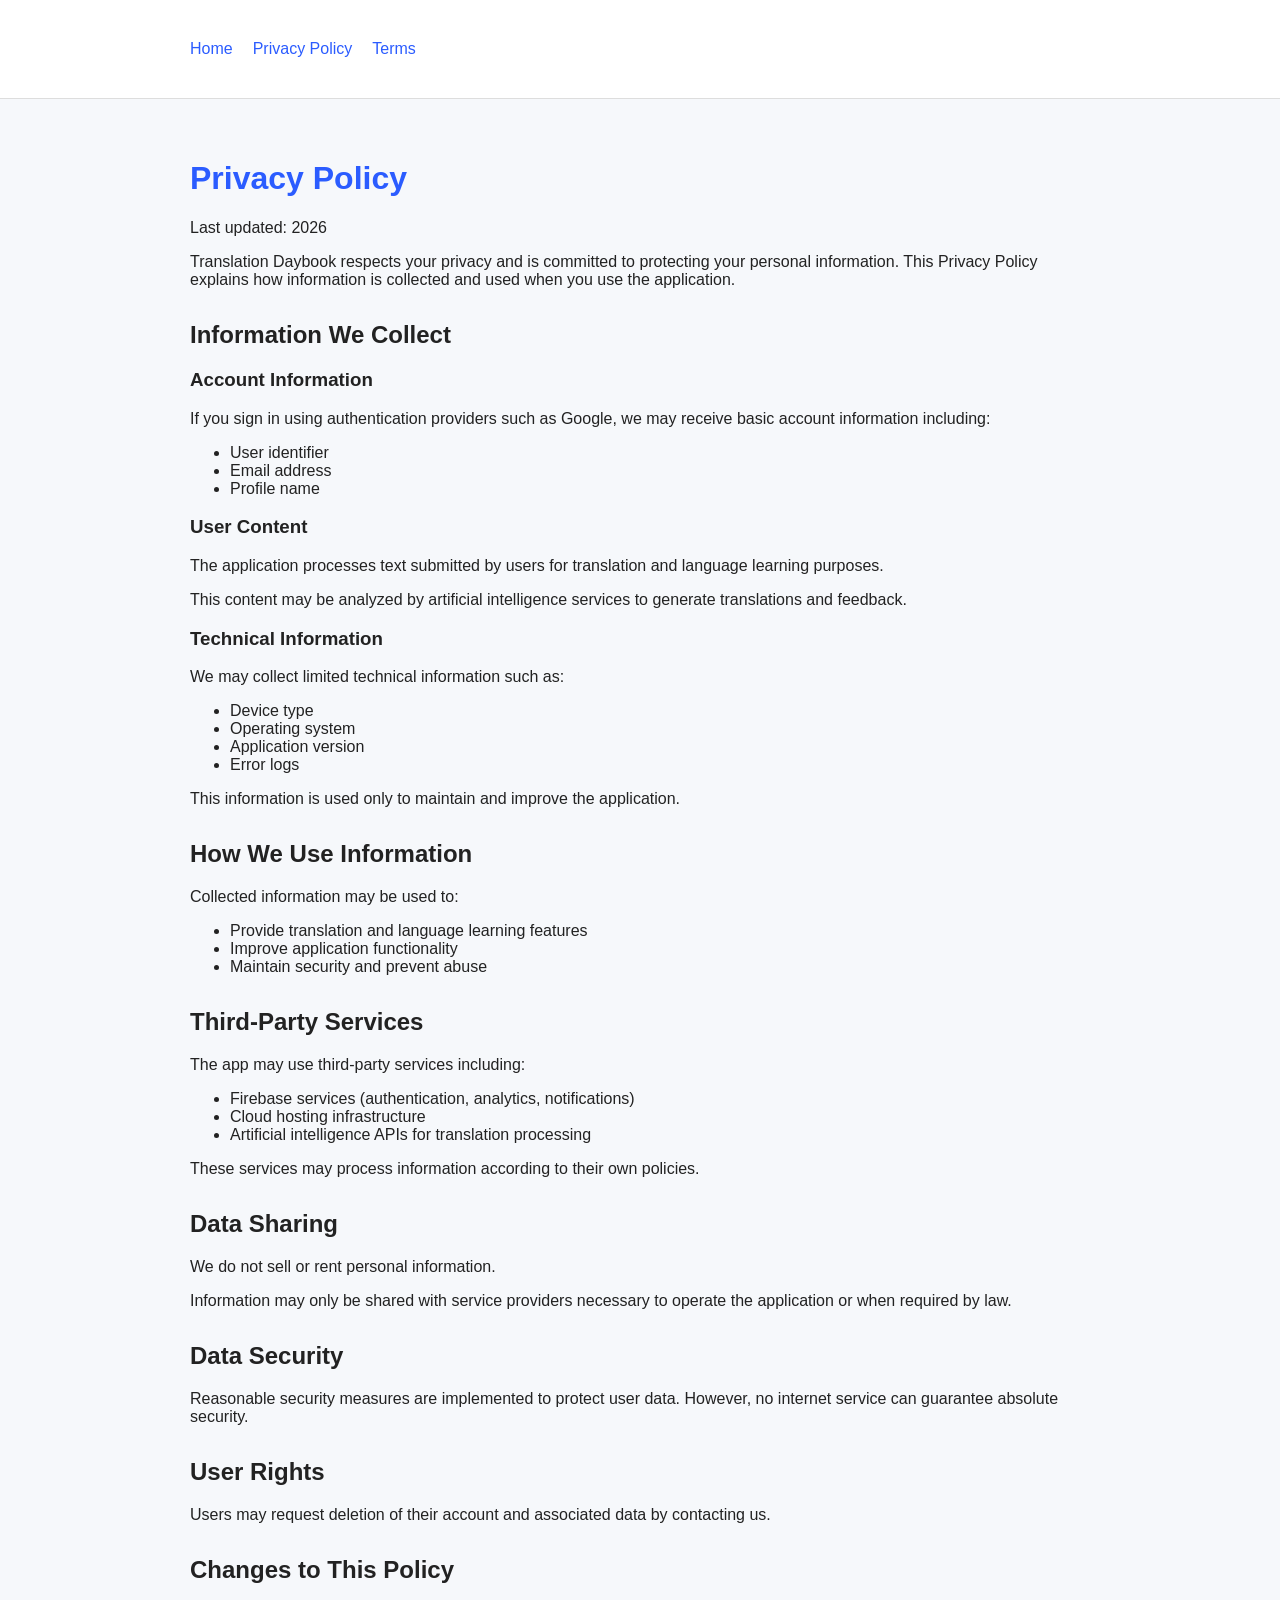
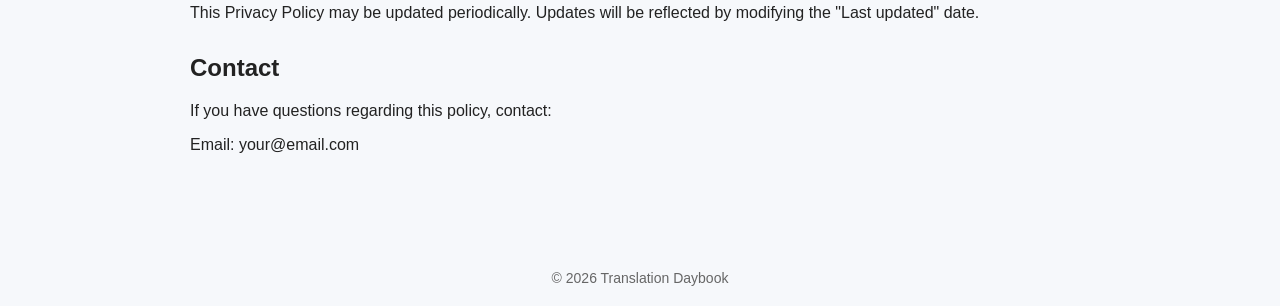
==== privacy.html @ 7a330fb9 "Add privacy policy page This file outlines the privacy policy for Translation Daybook, detailing inf" ====
<!DOCTYPE html>
<html>
<head>
<meta charset="UTF-8">
<title>Privacy Policy - Translation Daybook</title>
<link rel="stylesheet" href="style.css">
</head>

<body>

<nav>
<div class="container">
<a href="index.html">Home</a>
<a href="privacy.html">Privacy Policy</a>
<a href="terms.html">Terms</a>
</div>
</nav>

<div class="container">

<h1>Privacy Policy</h1>

<p>Last updated: 2026</p>

<p>
Translation Daybook respects your privacy and is committed to protecting
your personal information. This Privacy Policy explains how information
is collected and used when you use the application.
</p>

<h2>Information We Collect</h2>

<h3>Account Information</h3>

<p>
If you sign in using authentication providers such as Google,
we may receive basic account information including:
</p>

<ul>
<li>User identifier</li>
<li>Email address</li>
<li>Profile name</li>
</ul>

<h3>User Content</h3>

<p>
The application processes text submitted by users for translation
and language learning purposes.
</p>

<p>
This content may be analyzed by artificial intelligence services
to generate translations and feedback.
</p>

<h3>Technical Information</h3>

<p>
We may collect limited technical information such as:
</p>

<ul>
<li>Device type</li>
<li>Operating system</li>
<li>Application version</li>
<li>Error logs</li>
</ul>

<p>
This information is used only to maintain and improve the application.
</p>

<h2>How We Use Information</h2>

<p>Collected information may be used to:</p>

<ul>
<li>Provide translation and language learning features</li>
<li>Improve application functionality</li>
<li>Maintain security and prevent abuse</li>
</ul>

<h2>Third-Party Services</h2>

<p>The app may use third-party services including:</p>

<ul>
<li>Firebase services (authentication, analytics, notifications)</li>
<li>Cloud hosting infrastructure</li>
<li>Artificial intelligence APIs for translation processing</li>
</ul>

<p>
These services may process information according to their own policies.
</p>

<h2>Data Sharing</h2>

<p>
We do not sell or rent personal information.
</p>

<p>
Information may only be shared with service providers necessary to
operate the application or when required by law.
</p>

<h2>Data Security</h2>

<p>
Reasonable security measures are implemented to protect user data.
However, no internet service can guarantee absolute security.
</p>

<h2>User Rights</h2>

<p>
Users may request deletion of their account and associated data
by contacting us.
</p>

<h2>Changes to This Policy</h2>

<p>
This Privacy Policy may be updated periodically. Updates will be
reflected by modifying the "Last updated" date.
</p>

<h2>Contact</h2>

<p>
If you have questions regarding this policy, contact:
</p>

<p>
Email: your@email.com
</p>

</div>

<footer>
© 2026 Translation Daybook
</footer>

</body>
</html>
---- style.css ----
body {
    font-family: -apple-system, BlinkMacSystemFont, "Segoe UI", Roboto, Arial, sans-serif;
    margin: 0;
    padding: 0;
    background: #f6f8fb;
    color: #222;
}

.container {
    max-width: 900px;
    margin: auto;
    padding: 40px 20px;
}

h1 {
    color: #2b5cff;
}

h2 {
    margin-top: 32px;
}

nav {
    background: white;
    border-bottom: 1px solid #ddd;
}

nav .container {
    display: flex;
    gap: 20px;
    align-items: center;
}

nav a {
    text-decoration: none;
    color: #2b5cff;
    font-weight: 500;
}

footer {
    margin-top: 40px;
    padding: 20px;
    text-align: center;
    color: #666;
    font-size: 14px;
}
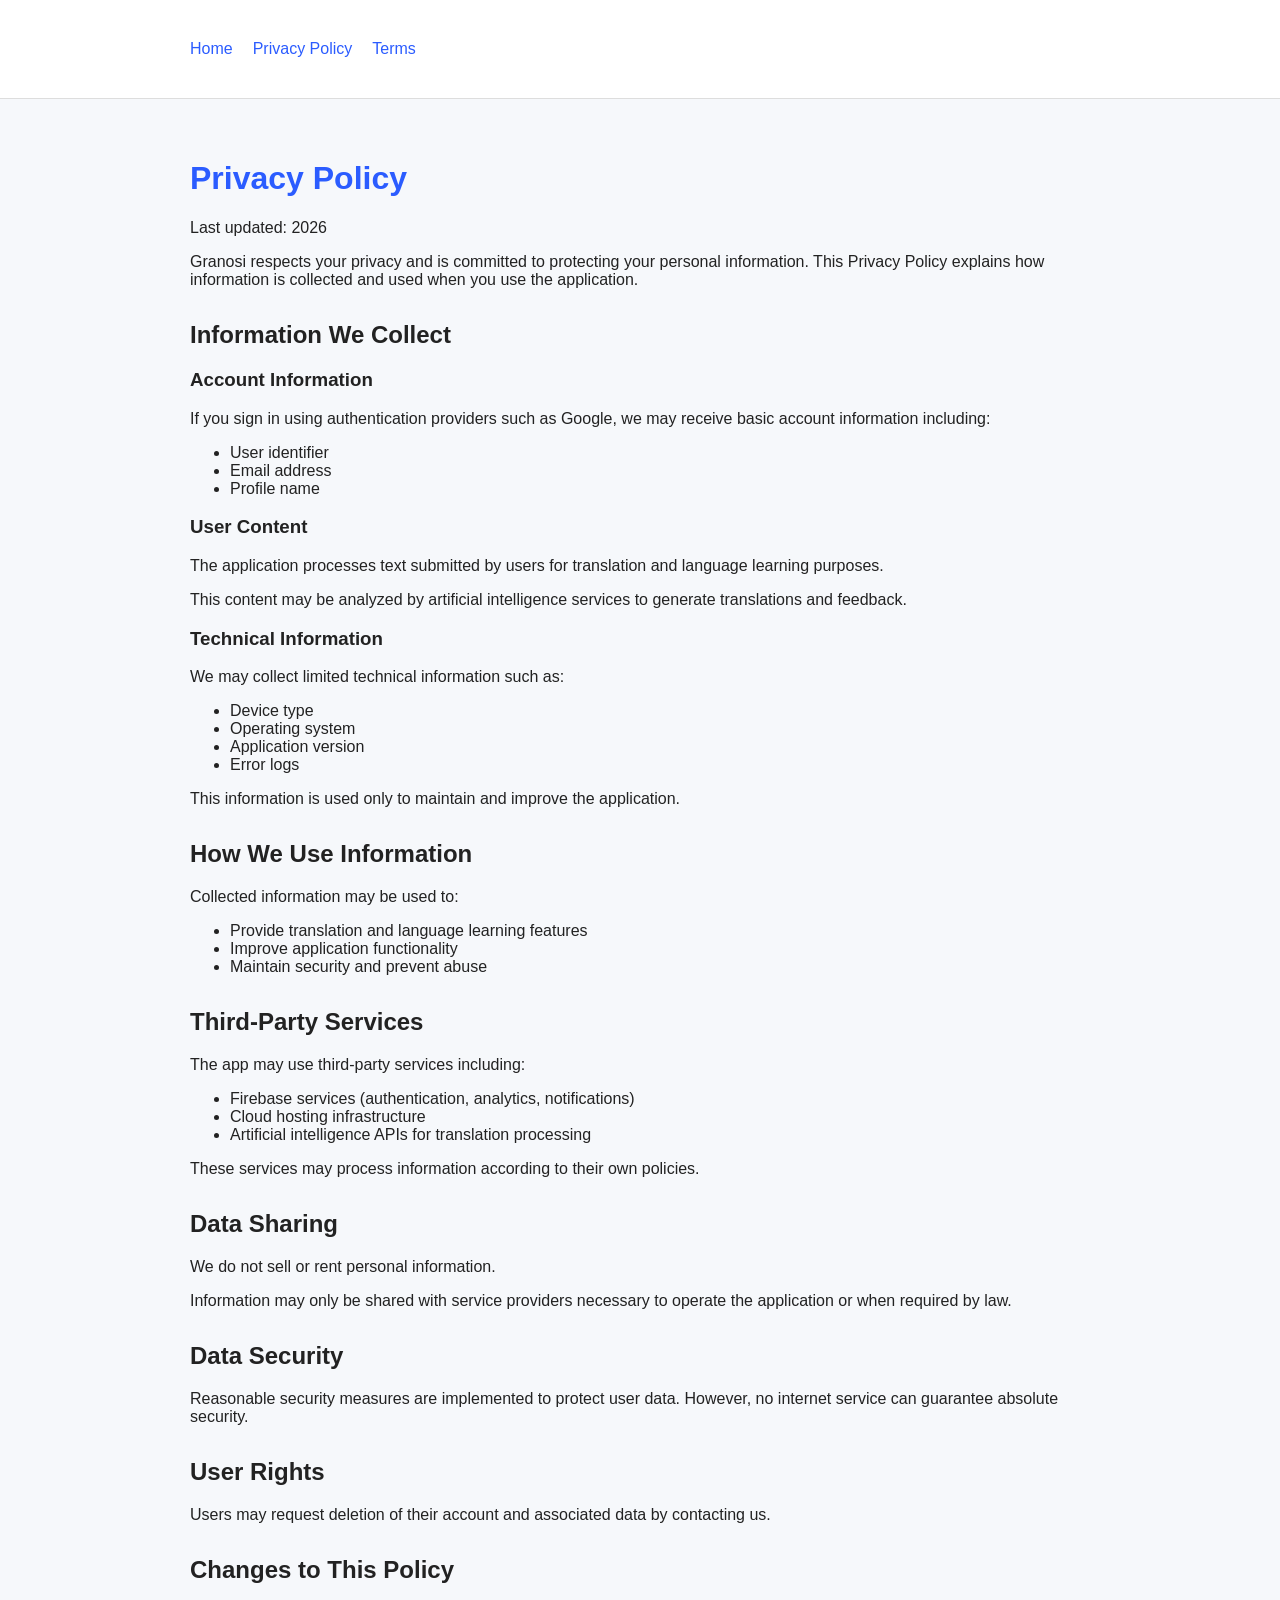
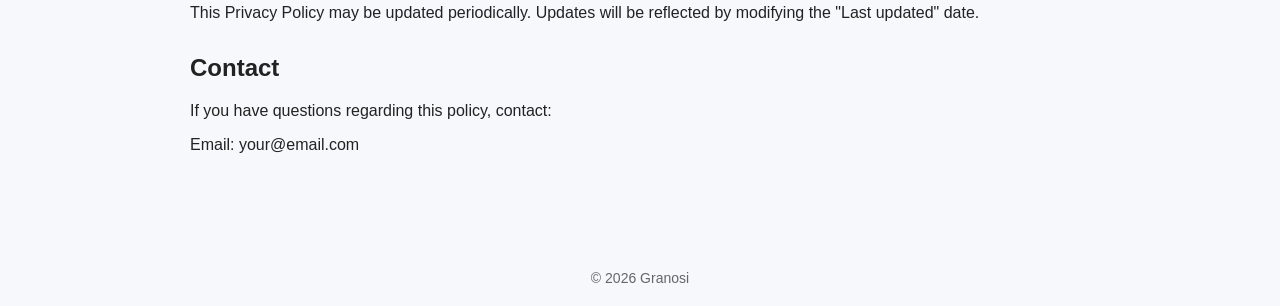
==== commit e8e4b4ab: "rename Translation Daybook to Granosi across all HTML files Agent-Logs-Url: https://github.com/mathy" ====
--- a/privacy.html
+++ b/privacy.html
@@ -2,7 +2,7 @@
 <html>
 <head>
 <meta charset="UTF-8">
-<title>Privacy Policy - Translation Daybook</title>
+<title>Privacy Policy - Granosi</title>
 <link rel="stylesheet" href="style.css">
 </head>
 
@@ -23,7 +23,7 @@
 <p>Last updated: 2026</p>
 
 <p>
-Translation Daybook respects your privacy and is committed to protecting
+Granosi respects your privacy and is committed to protecting
 your personal information. This Privacy Policy explains how information
 is collected and used when you use the application.
 </p>
@@ -141,7 +141,7 @@
 </div>
 
 <footer>
-© 2026 Translation Daybook
+© 2026 Granosi
 </footer>
 
 </body>
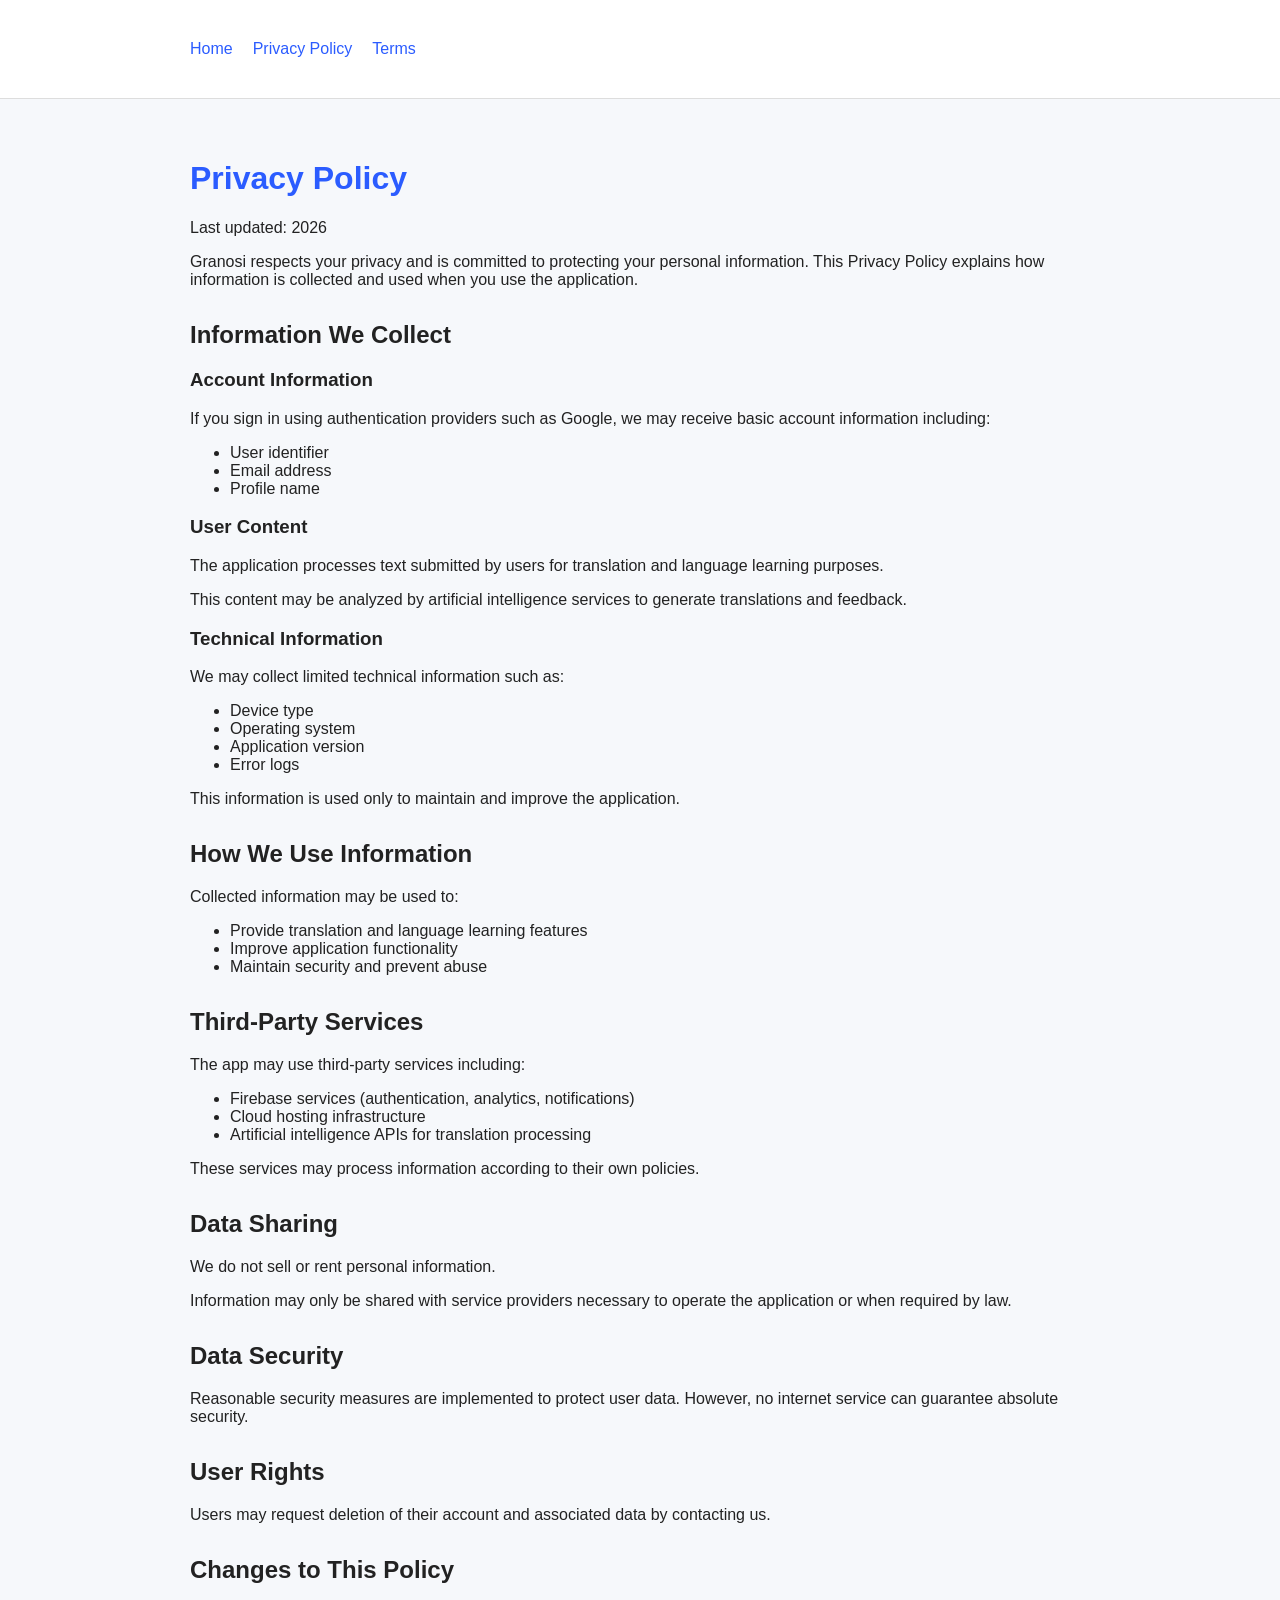
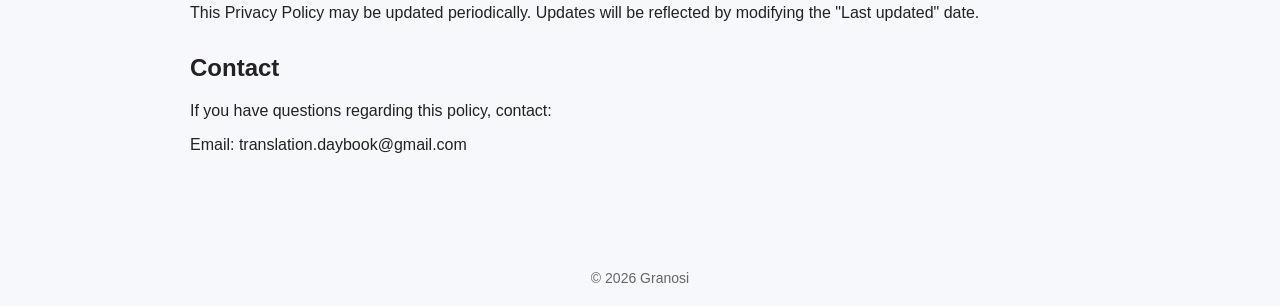
==== commit 972da35f: "Update contact email in privacy policy" ====
--- a/privacy.html
+++ b/privacy.html
@@ -135,7 +135,7 @@
 </p>
 
 <p>
-Email: your@email.com
+Email: translation.daybook@gmail.com
 </p>
 
 </div>
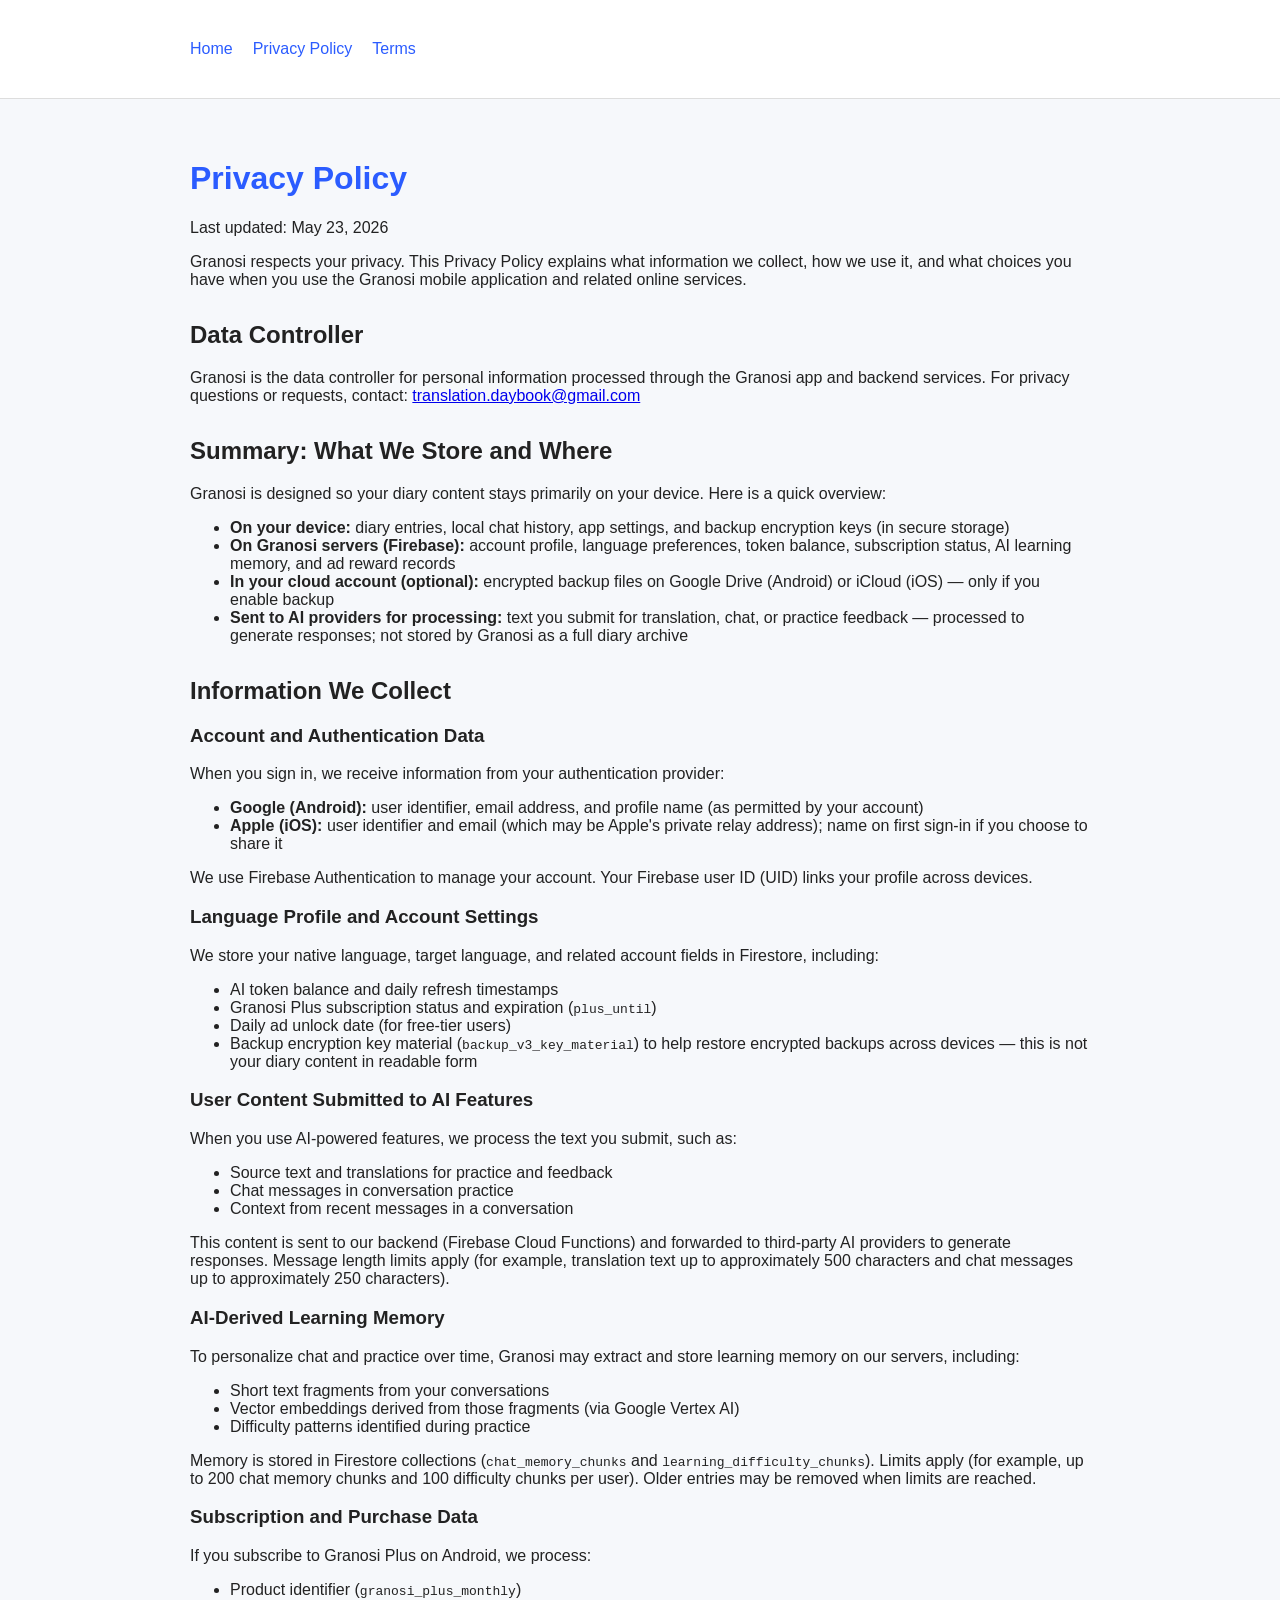
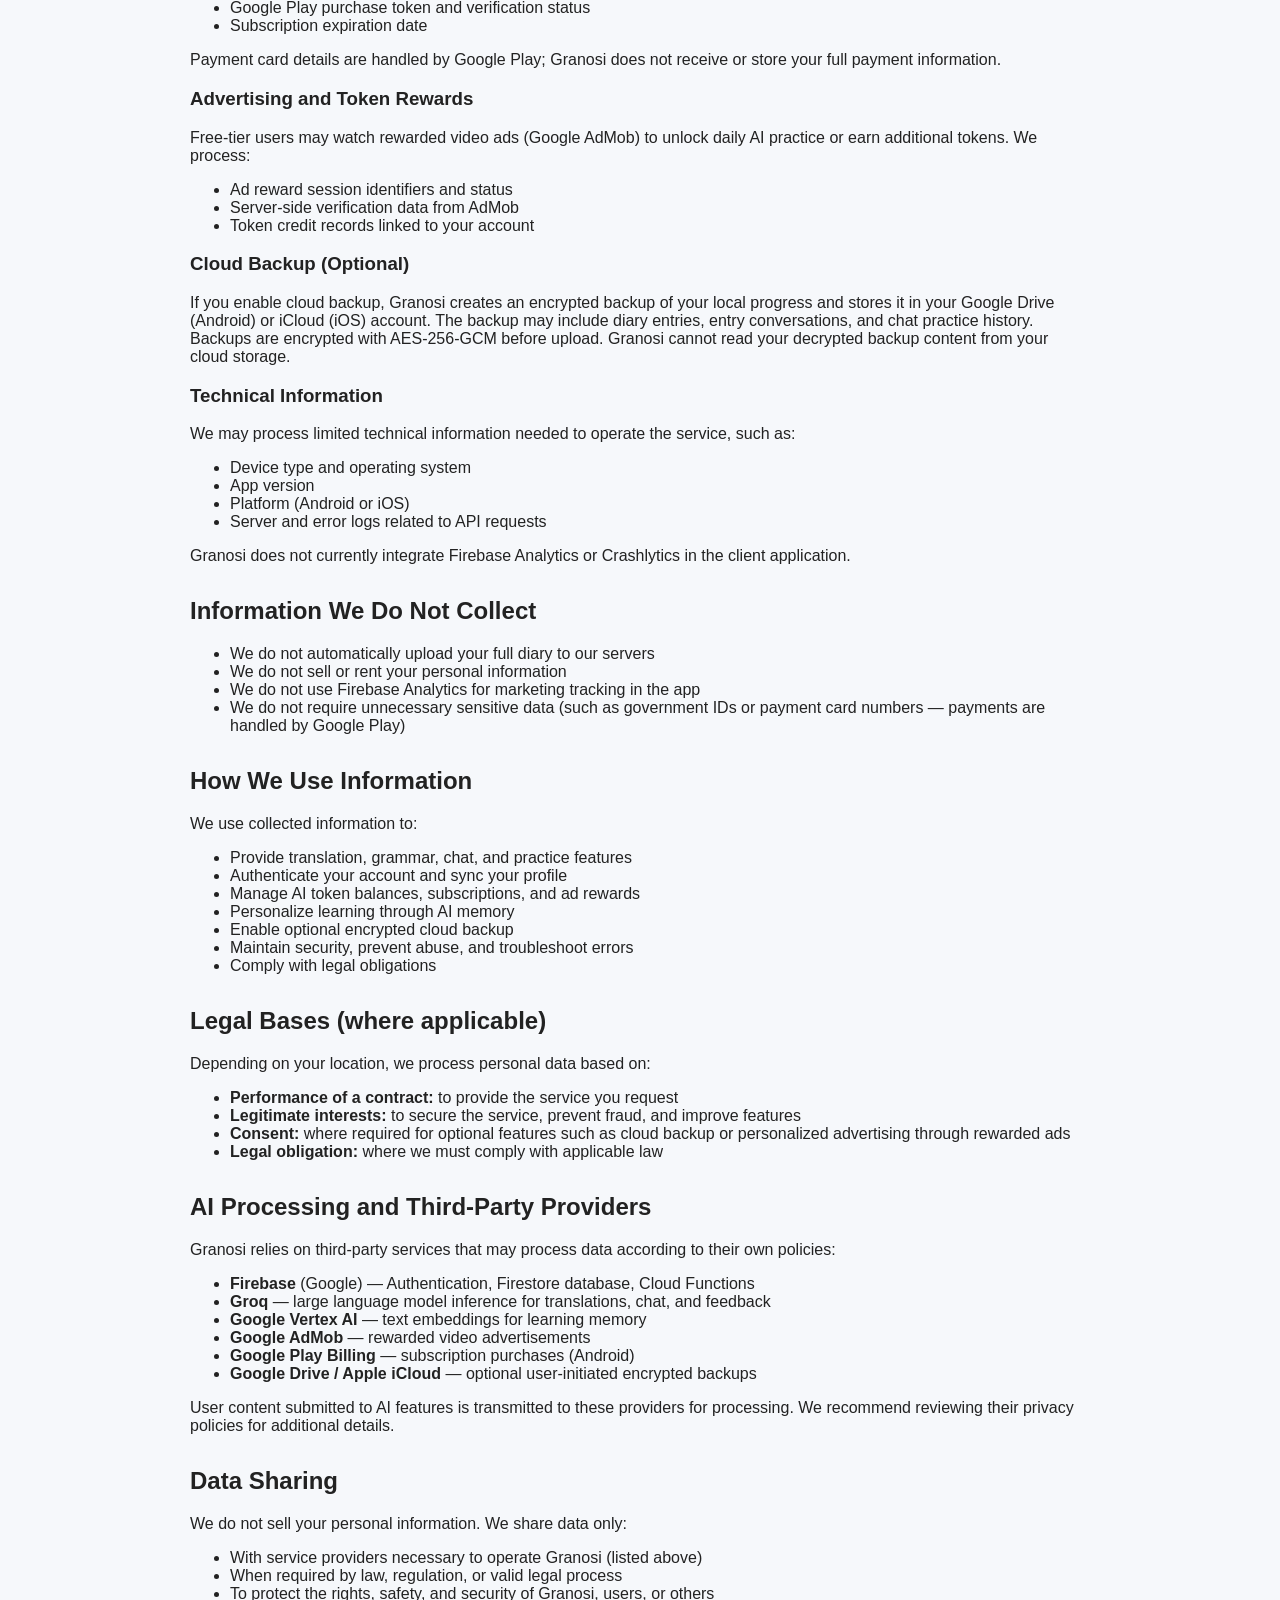
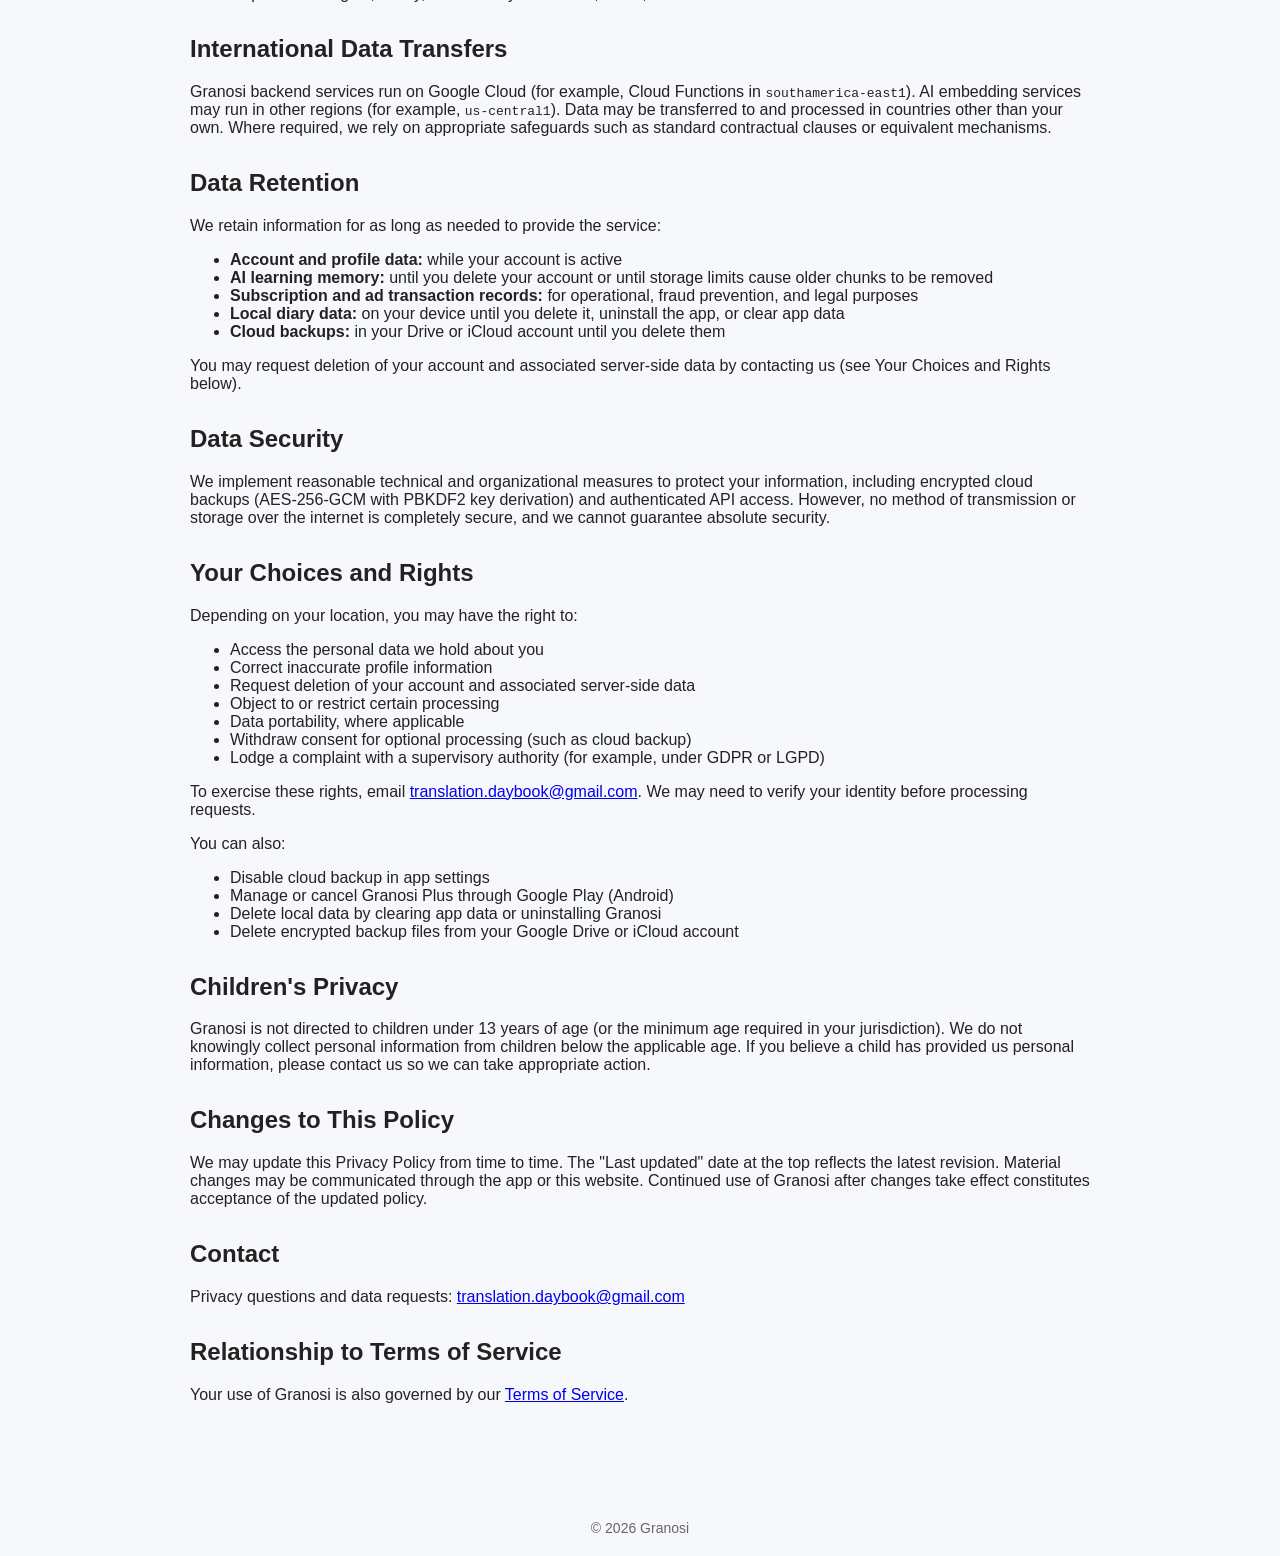
==== commit 31321041: "docs: expand terms and privacy policy for production features Align legal pages with current app beh" ====
--- a/privacy.html
+++ b/privacy.html
@@ -20,122 +20,339 @@
 
 <h1>Privacy Policy</h1>
 
-<p>Last updated: 2026</p>
-
-<p>
-Granosi respects your privacy and is committed to protecting
-your personal information. This Privacy Policy explains how information
-is collected and used when you use the application.
-</p>
+<p>Last updated: May 23, 2026</p>
+
+<p>
+Granosi respects your privacy. This Privacy Policy explains what information we
+collect, how we use it, and what choices you have when you use the Granosi mobile
+application and related online services.
+</p>
+
+<h2>Data Controller</h2>
+
+<p>
+Granosi is the data controller for personal information processed through the
+Granosi app and backend services. For privacy questions or requests, contact:
+<a href="mailto:translation.daybook@gmail.com">translation.daybook@gmail.com</a>
+</p>
+
+<h2>Summary: What We Store and Where</h2>
+
+<p>
+Granosi is designed so your diary content stays primarily on your device. Here
+is a quick overview:
+</p>
+
+<ul>
+<li><strong>On your device:</strong> diary entries, local chat history, app settings, and backup encryption keys (in secure storage)</li>
+<li><strong>On Granosi servers (Firebase):</strong> account profile, language preferences, token balance, subscription status, AI learning memory, and ad reward records</li>
+<li><strong>In your cloud account (optional):</strong> encrypted backup files on Google Drive (Android) or iCloud (iOS) — only if you enable backup</li>
+<li><strong>Sent to AI providers for processing:</strong> text you submit for translation, chat, or practice feedback — processed to generate responses; not stored by Granosi as a full diary archive</li>
+</ul>
 
 <h2>Information We Collect</h2>
 
-<h3>Account Information</h3>
-
-<p>
-If you sign in using authentication providers such as Google,
-we may receive basic account information including:
-</p>
-
-<ul>
-<li>User identifier</li>
-<li>Email address</li>
-<li>Profile name</li>
-</ul>
-
-<h3>User Content</h3>
-
-<p>
-The application processes text submitted by users for translation
-and language learning purposes.
-</p>
-
-<p>
-This content may be analyzed by artificial intelligence services
-to generate translations and feedback.
+<h3>Account and Authentication Data</h3>
+
+<p>
+When you sign in, we receive information from your authentication provider:
+</p>
+
+<ul>
+<li><strong>Google (Android):</strong> user identifier, email address, and profile name (as permitted by your account)</li>
+<li><strong>Apple (iOS):</strong> user identifier and email (which may be Apple's private relay address); name on first sign-in if you choose to share it</li>
+</ul>
+
+<p>
+We use Firebase Authentication to manage your account. Your Firebase user ID (UID)
+links your profile across devices.
+</p>
+
+<h3>Language Profile and Account Settings</h3>
+
+<p>
+We store your native language, target language, and related account fields in
+Firestore, including:
+</p>
+
+<ul>
+<li>AI token balance and daily refresh timestamps</li>
+<li>Granosi Plus subscription status and expiration (<code>plus_until</code>)</li>
+<li>Daily ad unlock date (for free-tier users)</li>
+<li>Backup encryption key material (<code>backup_v3_key_material</code>) to help restore encrypted backups across devices — this is not your diary content in readable form</li>
+</ul>
+
+<h3>User Content Submitted to AI Features</h3>
+
+<p>
+When you use AI-powered features, we process the text you submit, such as:
+</p>
+
+<ul>
+<li>Source text and translations for practice and feedback</li>
+<li>Chat messages in conversation practice</li>
+<li>Context from recent messages in a conversation</li>
+</ul>
+
+<p>
+This content is sent to our backend (Firebase Cloud Functions) and forwarded to
+third-party AI providers to generate responses. Message length limits apply
+(for example, translation text up to approximately 500 characters and chat
+messages up to approximately 250 characters).
+</p>
+
+<h3>AI-Derived Learning Memory</h3>
+
+<p>
+To personalize chat and practice over time, Granosi may extract and store
+learning memory on our servers, including:
+</p>
+
+<ul>
+<li>Short text fragments from your conversations</li>
+<li>Vector embeddings derived from those fragments (via Google Vertex AI)</li>
+<li>Difficulty patterns identified during practice</li>
+</ul>
+
+<p>
+Memory is stored in Firestore collections (<code>chat_memory_chunks</code> and
+<code>learning_difficulty_chunks</code>). Limits apply (for example, up to 200 chat
+memory chunks and 100 difficulty chunks per user). Older entries may be removed
+when limits are reached.
+</p>
+
+<h3>Subscription and Purchase Data</h3>
+
+<p>
+If you subscribe to Granosi Plus on Android, we process:
+</p>
+
+<ul>
+<li>Product identifier (<code>granosi_plus_monthly</code>)</li>
+<li>Google Play purchase token and verification status</li>
+<li>Subscription expiration date</li>
+</ul>
+
+<p>
+Payment card details are handled by Google Play; Granosi does not receive or
+store your full payment information.
+</p>
+
+<h3>Advertising and Token Rewards</h3>
+
+<p>
+Free-tier users may watch rewarded video ads (Google AdMob) to unlock daily AI
+practice or earn additional tokens. We process:
+</p>
+
+<ul>
+<li>Ad reward session identifiers and status</li>
+<li>Server-side verification data from AdMob</li>
+<li>Token credit records linked to your account</li>
+</ul>
+
+<h3>Cloud Backup (Optional)</h3>
+
+<p>
+If you enable cloud backup, Granosi creates an encrypted backup of your local
+progress and stores it in your Google Drive (Android) or iCloud (iOS) account.
+The backup may include diary entries, entry conversations, and chat practice
+history. Backups are encrypted with AES-256-GCM before upload. Granosi cannot
+read your decrypted backup content from your cloud storage.
 </p>
 
 <h3>Technical Information</h3>
 
 <p>
-We may collect limited technical information such as:
-</p>
-
-<ul>
-<li>Device type</li>
-<li>Operating system</li>
-<li>Application version</li>
-<li>Error logs</li>
-</ul>
-
-<p>
-This information is used only to maintain and improve the application.
-</p>
+We may process limited technical information needed to operate the service,
+such as:
+</p>
+
+<ul>
+<li>Device type and operating system</li>
+<li>App version</li>
+<li>Platform (Android or iOS)</li>
+<li>Server and error logs related to API requests</li>
+</ul>
+
+<p>
+Granosi does not currently integrate Firebase Analytics or Crashlytics in the
+client application.
+</p>
+
+<h2>Information We Do Not Collect</h2>
+
+<ul>
+<li>We do not automatically upload your full diary to our servers</li>
+<li>We do not sell or rent your personal information</li>
+<li>We do not use Firebase Analytics for marketing tracking in the app</li>
+<li>We do not require unnecessary sensitive data (such as government IDs or payment card numbers — payments are handled by Google Play)</li>
+</ul>
 
 <h2>How We Use Information</h2>
 
-<p>Collected information may be used to:</p>
-
-<ul>
-<li>Provide translation and language learning features</li>
-<li>Improve application functionality</li>
-<li>Maintain security and prevent abuse</li>
-</ul>
-
-<h2>Third-Party Services</h2>
-
-<p>The app may use third-party services including:</p>
-
-<ul>
-<li>Firebase services (authentication, analytics, notifications)</li>
-<li>Cloud hosting infrastructure</li>
-<li>Artificial intelligence APIs for translation processing</li>
-</ul>
-
-<p>
-These services may process information according to their own policies.
+<p>
+We use collected information to:
+</p>
+
+<ul>
+<li>Provide translation, grammar, chat, and practice features</li>
+<li>Authenticate your account and sync your profile</li>
+<li>Manage AI token balances, subscriptions, and ad rewards</li>
+<li>Personalize learning through AI memory</li>
+<li>Enable optional encrypted cloud backup</li>
+<li>Maintain security, prevent abuse, and troubleshoot errors</li>
+<li>Comply with legal obligations</li>
+</ul>
+
+<h2>Legal Bases (where applicable)</h2>
+
+<p>
+Depending on your location, we process personal data based on:
+</p>
+
+<ul>
+<li><strong>Performance of a contract:</strong> to provide the service you request</li>
+<li><strong>Legitimate interests:</strong> to secure the service, prevent fraud, and improve features</li>
+<li><strong>Consent:</strong> where required for optional features such as cloud backup or personalized advertising through rewarded ads</li>
+<li><strong>Legal obligation:</strong> where we must comply with applicable law</li>
+</ul>
+
+<h2>AI Processing and Third-Party Providers</h2>
+
+<p>
+Granosi relies on third-party services that may process data according to their
+own policies:
+</p>
+
+<ul>
+<li><strong>Firebase</strong> (Google) — Authentication, Firestore database, Cloud Functions</li>
+<li><strong>Groq</strong> — large language model inference for translations, chat, and feedback</li>
+<li><strong>Google Vertex AI</strong> — text embeddings for learning memory</li>
+<li><strong>Google AdMob</strong> — rewarded video advertisements</li>
+<li><strong>Google Play Billing</strong> — subscription purchases (Android)</li>
+<li><strong>Google Drive / Apple iCloud</strong> — optional user-initiated encrypted backups</li>
+</ul>
+
+<p>
+User content submitted to AI features is transmitted to these providers for
+processing. We recommend reviewing their privacy policies for additional details.
 </p>
 
 <h2>Data Sharing</h2>
 
 <p>
-We do not sell or rent personal information.
-</p>
-
-<p>
-Information may only be shared with service providers necessary to
-operate the application or when required by law.
+We do not sell your personal information. We share data only:
+</p>
+
+<ul>
+<li>With service providers necessary to operate Granosi (listed above)</li>
+<li>When required by law, regulation, or valid legal process</li>
+<li>To protect the rights, safety, and security of Granosi, users, or others</li>
+</ul>
+
+<h2>International Data Transfers</h2>
+
+<p>
+Granosi backend services run on Google Cloud (for example, Cloud Functions in
+<code>southamerica-east1</code>). AI embedding services may run in other regions
+(for example, <code>us-central1</code>). Data may be transferred to and processed
+in countries other than your own. Where required, we rely on appropriate
+safeguards such as standard contractual clauses or equivalent mechanisms.
+</p>
+
+<h2>Data Retention</h2>
+
+<p>
+We retain information for as long as needed to provide the service:
+</p>
+
+<ul>
+<li><strong>Account and profile data:</strong> while your account is active</li>
+<li><strong>AI learning memory:</strong> until you delete your account or until storage limits cause older chunks to be removed</li>
+<li><strong>Subscription and ad transaction records:</strong> for operational, fraud prevention, and legal purposes</li>
+<li><strong>Local diary data:</strong> on your device until you delete it, uninstall the app, or clear app data</li>
+<li><strong>Cloud backups:</strong> in your Drive or iCloud account until you delete them</li>
+</ul>
+
+<p>
+You may request deletion of your account and associated server-side data by
+contacting us (see Your Choices and Rights below).
 </p>
 
 <h2>Data Security</h2>
 
 <p>
-Reasonable security measures are implemented to protect user data.
-However, no internet service can guarantee absolute security.
-</p>
-
-<h2>User Rights</h2>
-
-<p>
-Users may request deletion of their account and associated data
-by contacting us.
+We implement reasonable technical and organizational measures to protect your
+information, including encrypted cloud backups (AES-256-GCM with PBKDF2 key
+derivation) and authenticated API access. However, no method of transmission or
+storage over the internet is completely secure, and we cannot guarantee absolute
+security.
+</p>
+
+<h2>Your Choices and Rights</h2>
+
+<p>
+Depending on your location, you may have the right to:
+</p>
+
+<ul>
+<li>Access the personal data we hold about you</li>
+<li>Correct inaccurate profile information</li>
+<li>Request deletion of your account and associated server-side data</li>
+<li>Object to or restrict certain processing</li>
+<li>Data portability, where applicable</li>
+<li>Withdraw consent for optional processing (such as cloud backup)</li>
+<li>Lodge a complaint with a supervisory authority (for example, under GDPR or LGPD)</li>
+</ul>
+
+<p>
+To exercise these rights, email
+<a href="mailto:translation.daybook@gmail.com">translation.daybook@gmail.com</a>.
+We may need to verify your identity before processing requests.
+</p>
+
+<p>
+You can also:
+</p>
+
+<ul>
+<li>Disable cloud backup in app settings</li>
+<li>Manage or cancel Granosi Plus through Google Play (Android)</li>
+<li>Delete local data by clearing app data or uninstalling Granosi</li>
+<li>Delete encrypted backup files from your Google Drive or iCloud account</li>
+</ul>
+
+<h2>Children's Privacy</h2>
+
+<p>
+Granosi is not directed to children under 13 years of age (or the minimum age
+required in your jurisdiction). We do not knowingly collect personal information
+from children below the applicable age. If you believe a child has provided us
+personal information, please contact us so we can take appropriate action.
 </p>
 
 <h2>Changes to This Policy</h2>
 
 <p>
-This Privacy Policy may be updated periodically. Updates will be
-reflected by modifying the "Last updated" date.
+We may update this Privacy Policy from time to time. The "Last updated" date at
+the top reflects the latest revision. Material changes may be communicated through
+the app or this website. Continued use of Granosi after changes take effect
+constitutes acceptance of the updated policy.
 </p>
 
 <h2>Contact</h2>
 
 <p>
-If you have questions regarding this policy, contact:
-</p>
-
-<p>
-Email: translation.daybook@gmail.com
+Privacy questions and data requests:
+<a href="mailto:translation.daybook@gmail.com">translation.daybook@gmail.com</a>
+</p>
+
+<h2>Relationship to Terms of Service</h2>
+
+<p>
+Your use of Granosi is also governed by our
+<a href="terms.html">Terms of Service</a>.
 </p>
 
 </div>
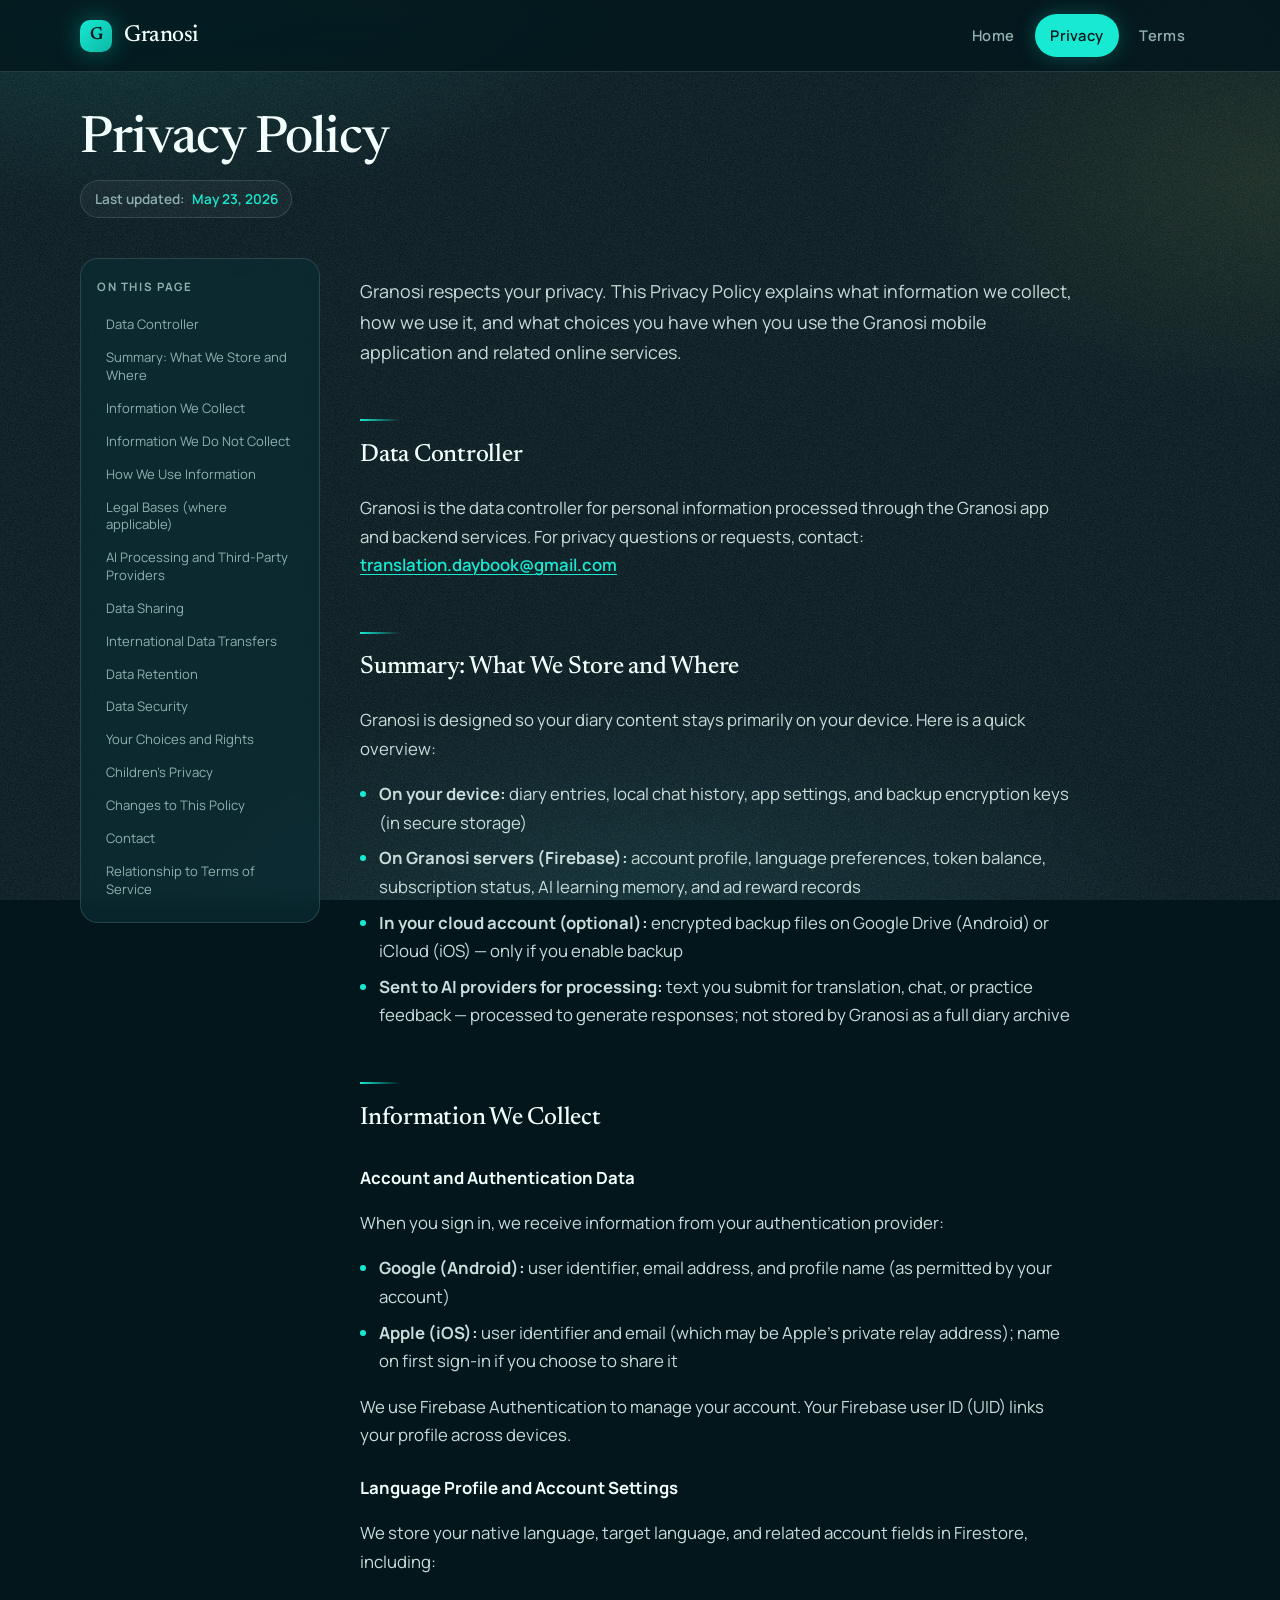
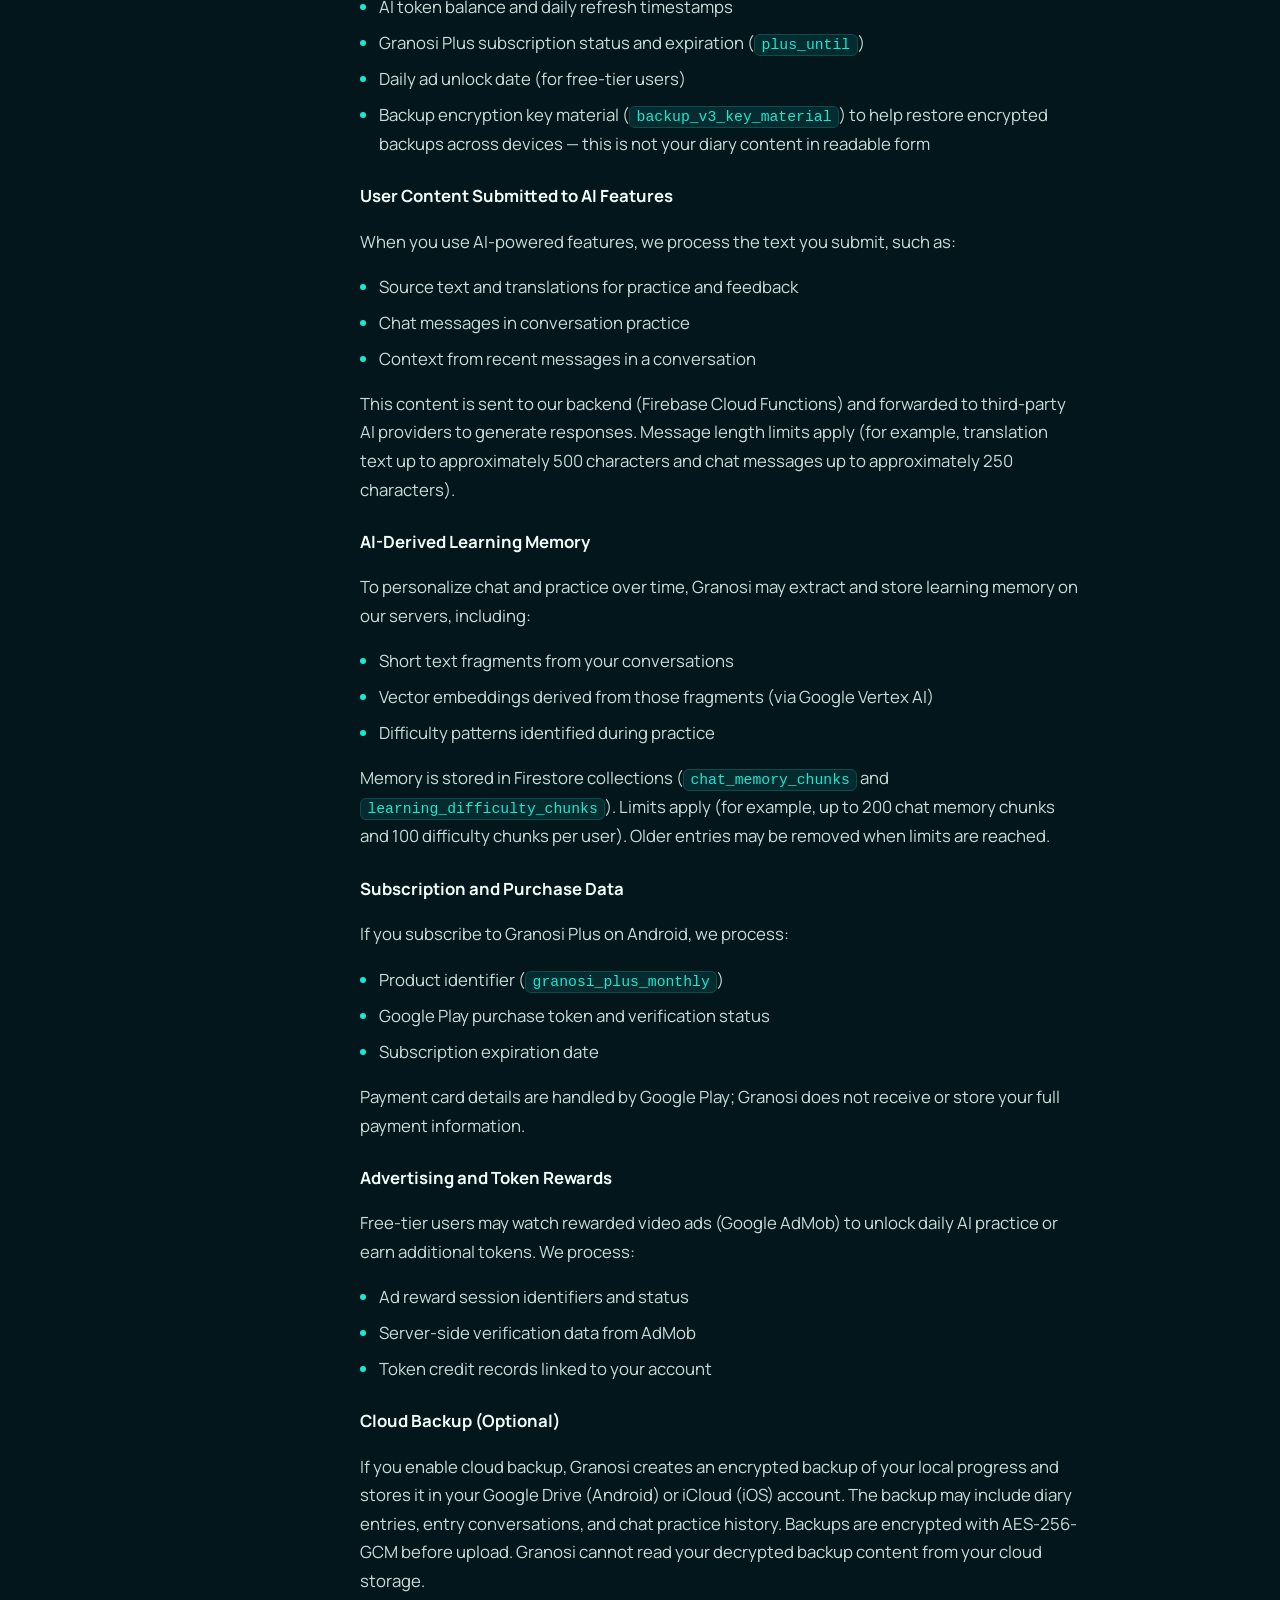
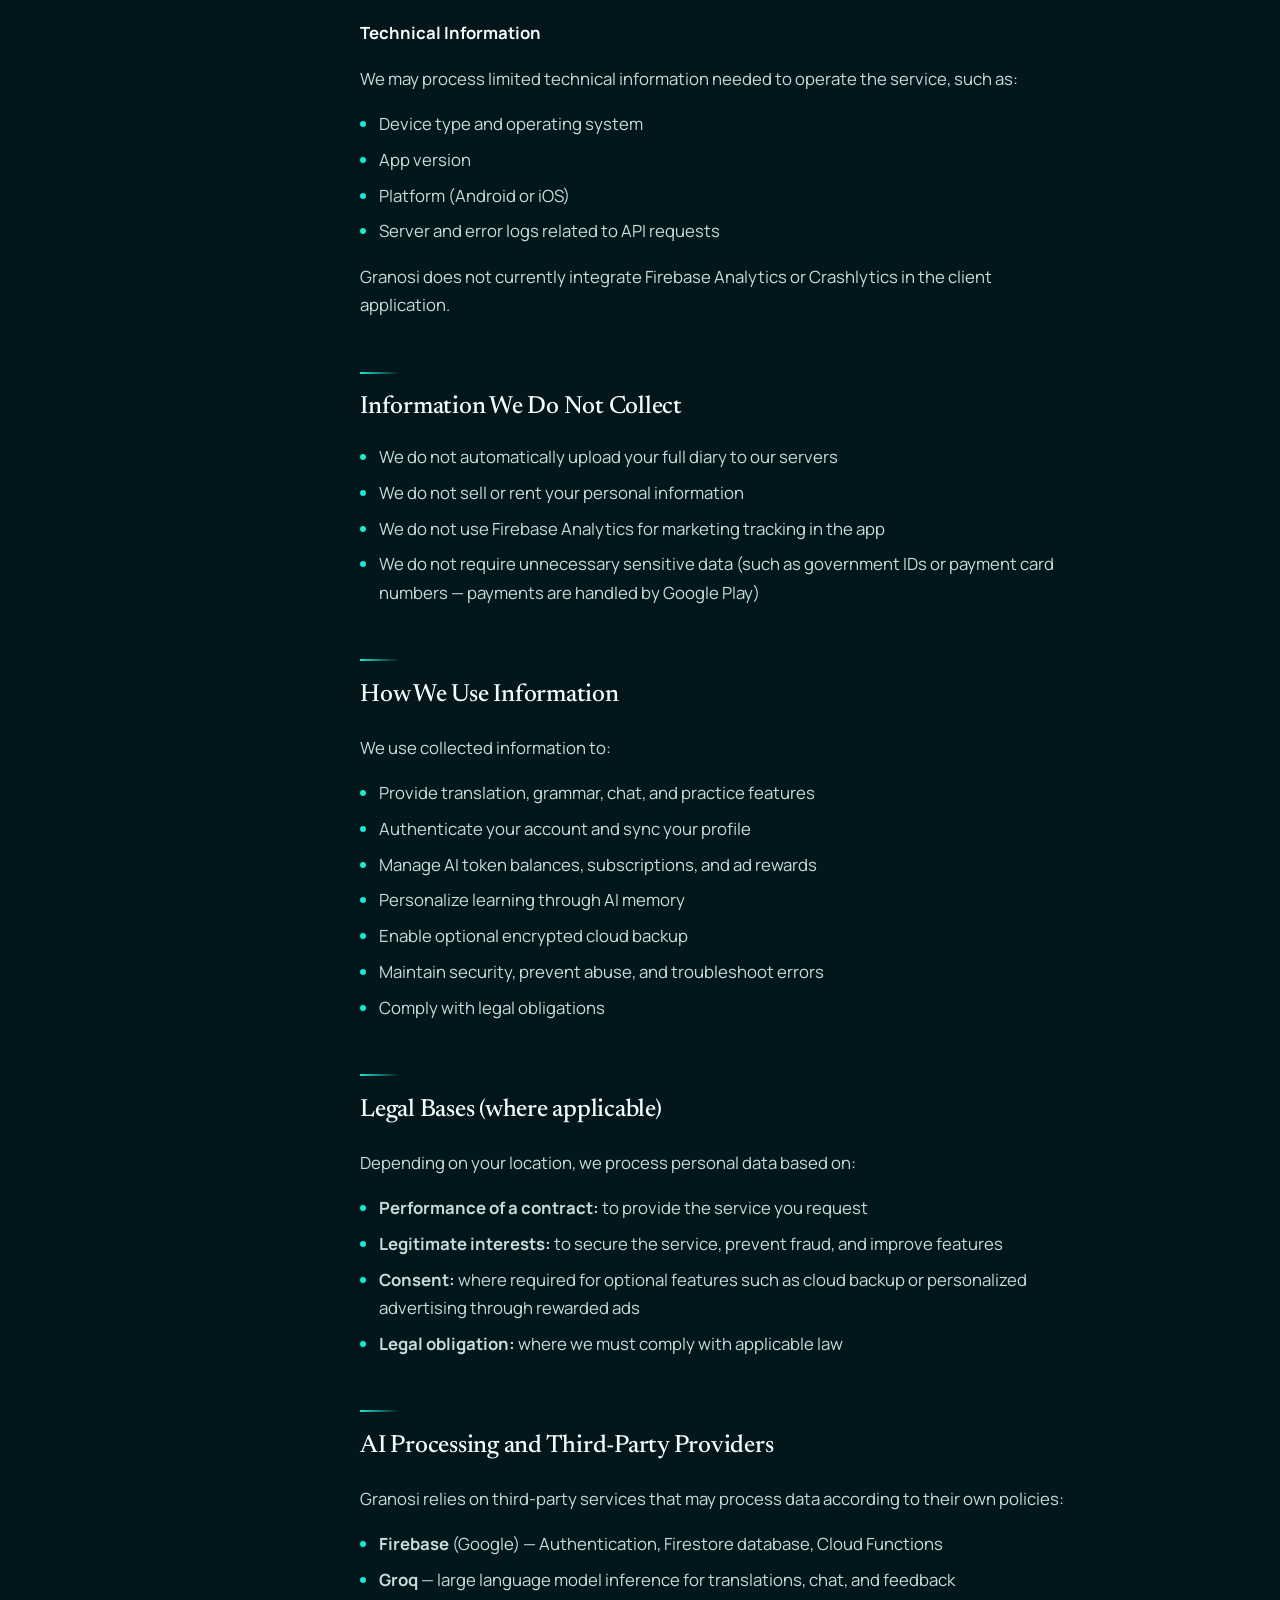
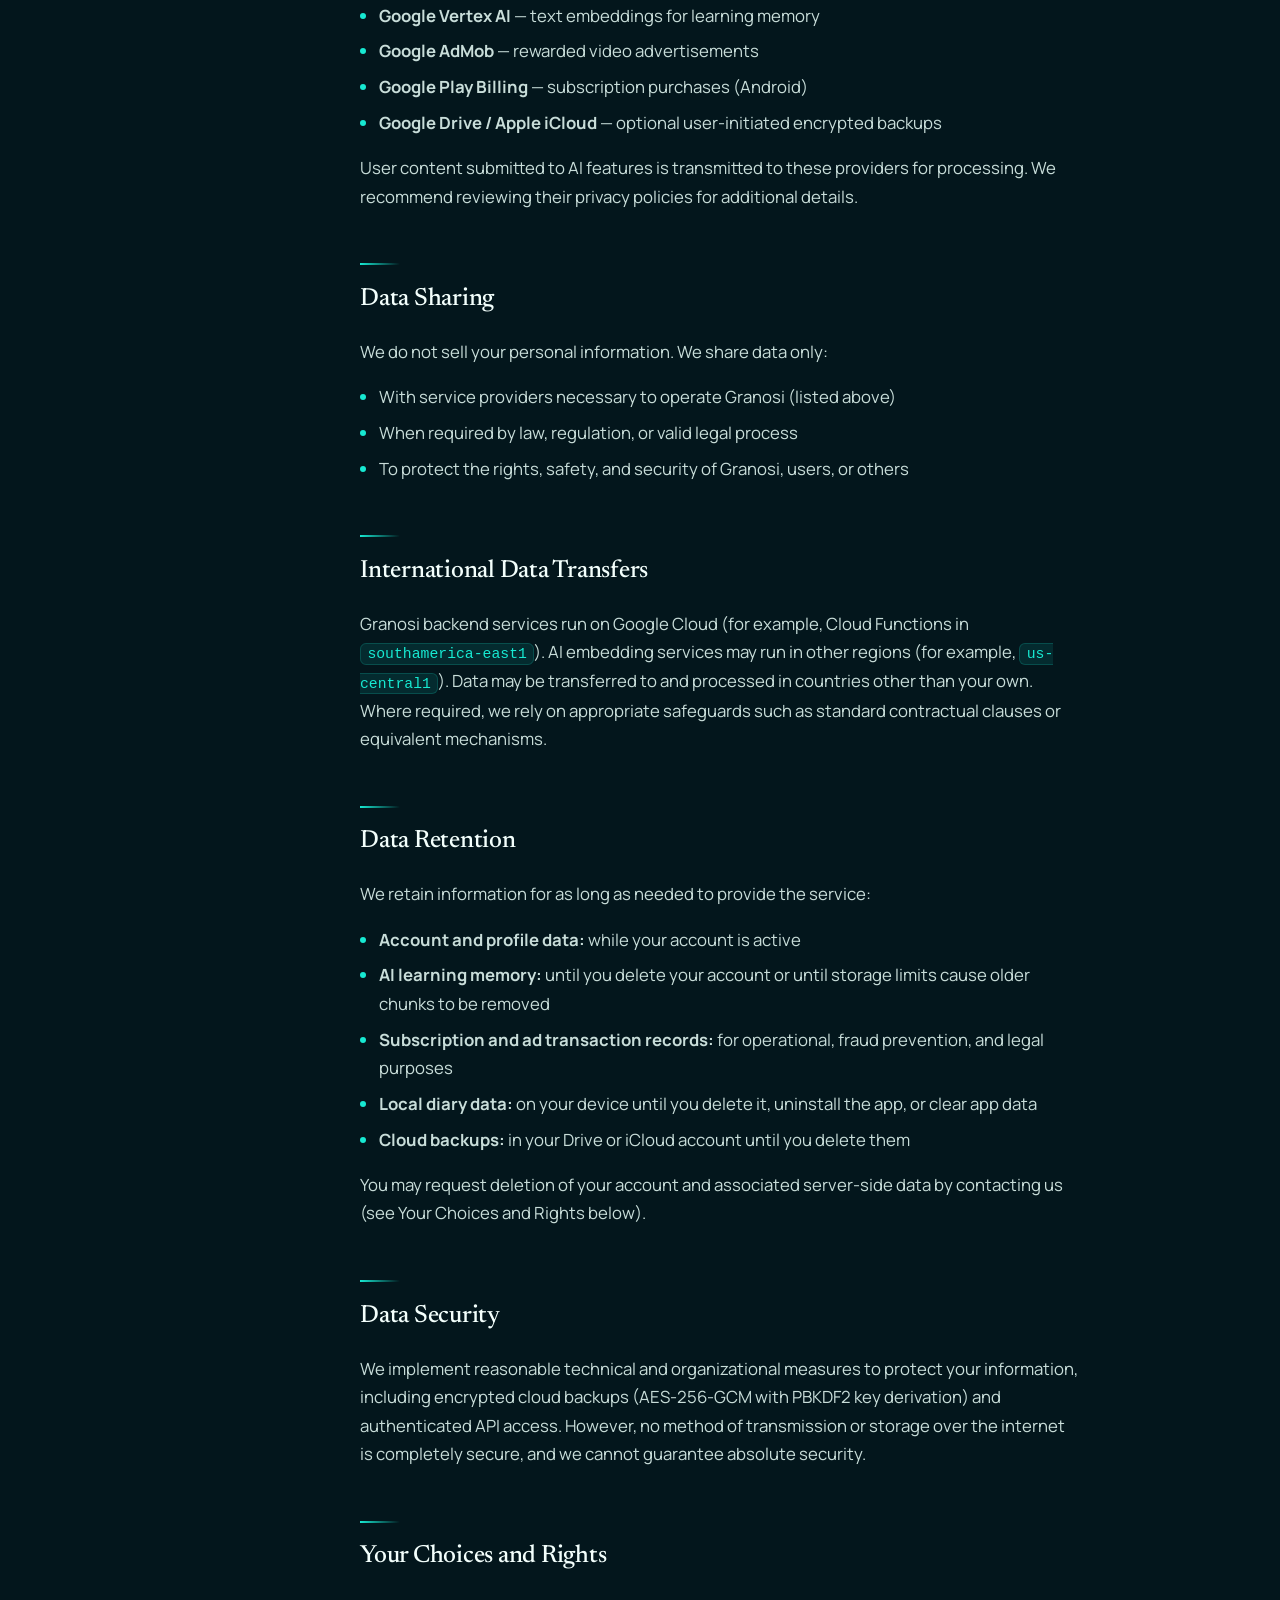
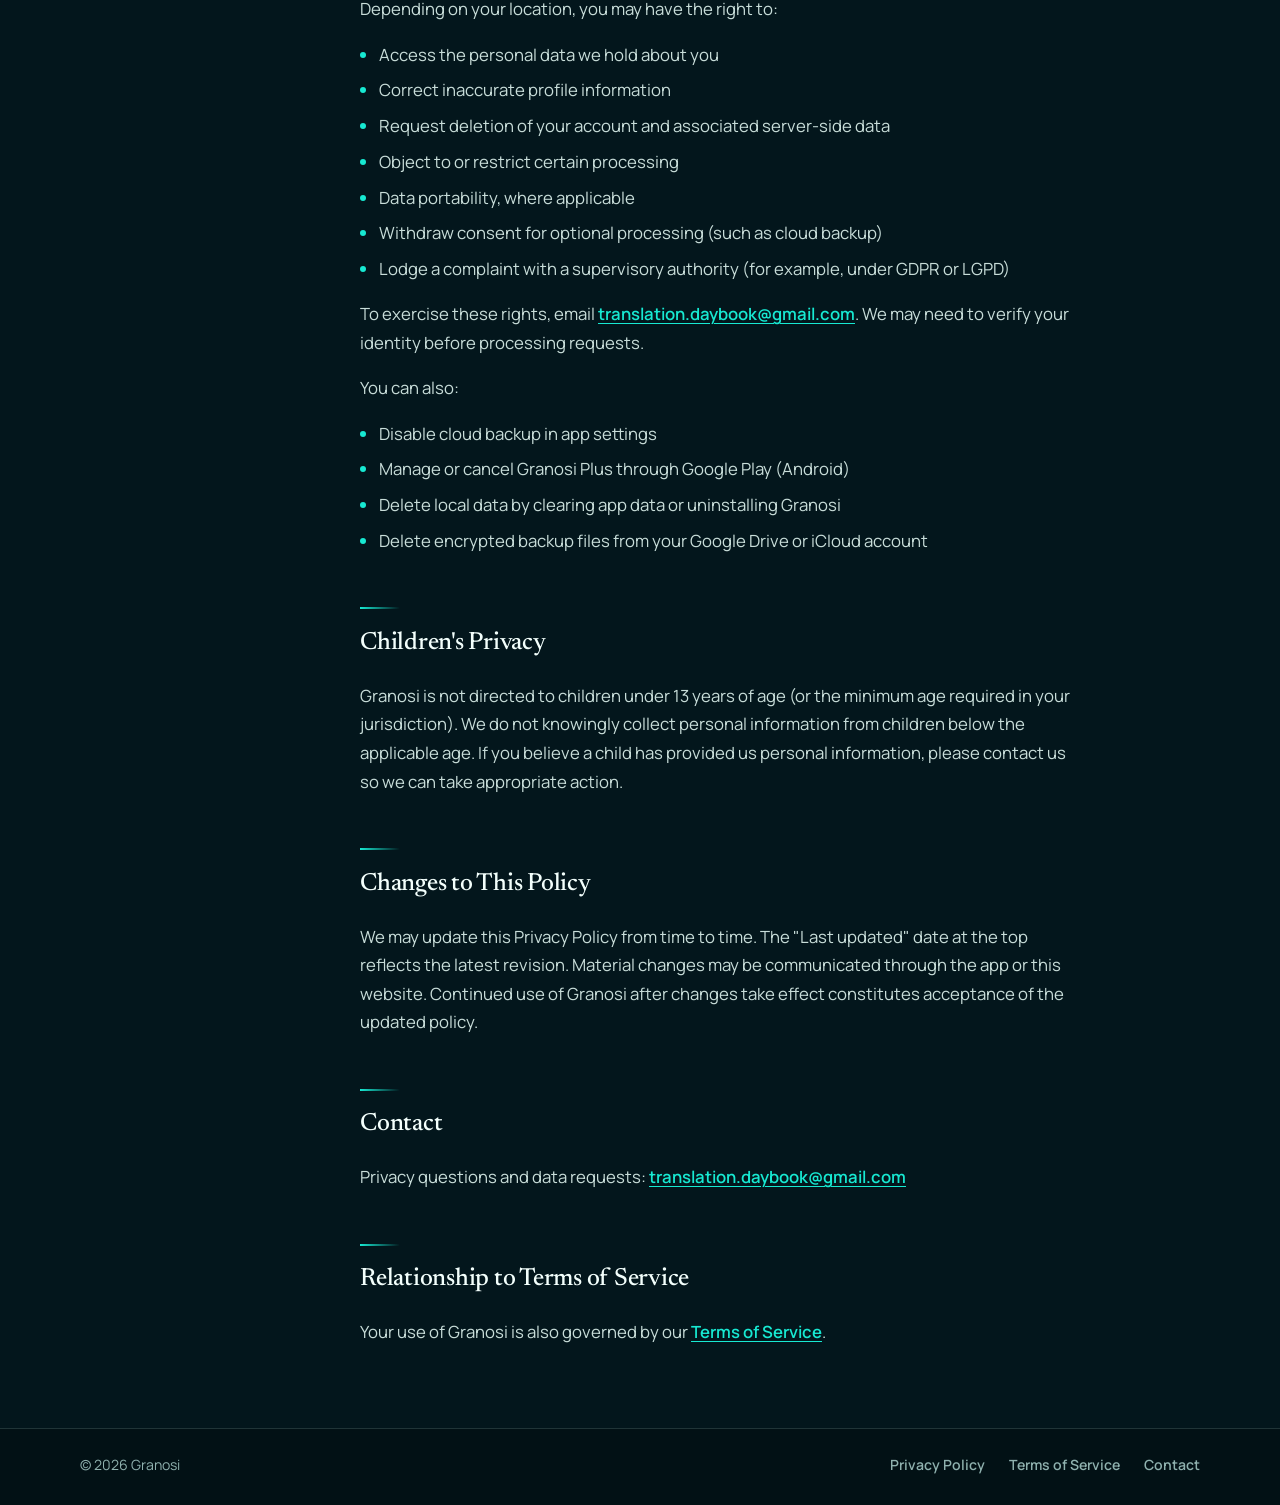
==== commit d07ef187: "refactor: enhance HTML structure and styling for legal pages Updated index.html, privacy.html, and t" ====
--- a/privacy.html
+++ b/privacy.html
@@ -1,26 +1,45 @@
 <!DOCTYPE html>
-<html>
+<html lang="en">
 <head>
 <meta charset="UTF-8">
+<meta name="viewport" content="width=device-width, initial-scale=1">
+<meta name="description" content="Granosi Privacy Policy — how diary data, AI practice, accounts, and cloud backup are handled.">
 <title>Privacy Policy - Granosi</title>
 <link rel="stylesheet" href="style.css">
+<script defer src="main.js"></script>
 </head>
 
-<body>
-
-<nav>
+<body data-page="privacy">
+
+<header class="site-header">
+<div class="container header-inner">
+<a class="brand" href="index.html">
+<span class="brand-mark" aria-hidden="true"></span>
+<span class="brand-name">Granosi</span>
+</a>
+<nav class="site-nav" aria-label="Primary">
+<a href="index.html" data-nav="home">Home</a>
+<a href="privacy.html" data-nav="privacy">Privacy</a>
+<a href="terms.html" data-nav="terms">Terms</a>
+</nav>
+</div>
+</header>
+
+<main class="legal-page">
+<section class="doc-hero">
 <div class="container">
-<a href="index.html">Home</a>
-<a href="privacy.html">Privacy Policy</a>
-<a href="terms.html">Terms</a>
-</div>
-</nav>
-
-<div class="container">
-
 <h1>Privacy Policy</h1>
-
-<p>Last updated: May 23, 2026</p>
+<p class="doc-meta">Last updated: <time datetime="2026-05-23">May 23, 2026</time></p>
+</div>
+</section>
+
+<div class="container legal-layout">
+<aside class="legal-toc" aria-label="Table of contents">
+<p class="legal-toc-title">On this page</p>
+<nav id="legal-toc-list"></nav>
+</aside>
+
+<article class="legal-doc">
 
 <p>
 Granosi respects your privacy. This Privacy Policy explains what information we
@@ -355,10 +374,19 @@
 <a href="terms.html">Terms of Service</a>.
 </p>
 
-</div>
-
-<footer>
-© 2026 Granosi
+</article>
+</div>
+</main>
+
+<footer class="site-footer">
+<div class="container footer-inner">
+<span>© 2026 Granosi</span>
+<div class="footer-links">
+<a href="privacy.html">Privacy Policy</a>
+<a href="terms.html">Terms of Service</a>
+<a href="mailto:translation.daybook@gmail.com">Contact</a>
+</div>
+</div>
 </footer>
 
 </body>
--- a/style.css
+++ b/style.css
@@ -1,46 +1,643 @@
+/* Granosi Policy Site — deep editorial, aligned with app theme */
+
+@import url("https://fonts.googleapis.com/css2?family=Manrope:wght@400;500;600;700&family=Newsreader:ital,opsz,wght@0,6..72,400;0,6..72,500;0,6..72,600;1,6..72,400&display=swap");
+
+:root {
+  --bg-deep: #03161c;
+  --bg-elevated: #0a2c33;
+  --bg-card: rgba(10, 44, 51, 0.72);
+  --bg-glass: rgba(3, 22, 28, 0.82);
+  --primary: #17e9d2;
+  --primary-dim: rgba(23, 233, 210, 0.14);
+  --accent: #e2ff4e;
+  --accent-dim: rgba(226, 255, 78, 0.12);
+  --text-high: #f3fffc;
+  --text-body: #c8ddd9;
+  --text-muted: #8fb1ae;
+  --border: rgba(143, 177, 174, 0.22);
+  --border-strong: rgba(23, 233, 210, 0.35);
+  --shadow: 0 24px 80px rgba(0, 0, 0, 0.45);
+  --radius-sm: 10px;
+  --radius-md: 18px;
+  --radius-lg: 28px;
+  --font-display: "Newsreader", Georgia, "Times New Roman", serif;
+  --font-body: "Manrope", system-ui, sans-serif;
+  --max-width: 1120px;
+  --prose-width: 720px;
+  --header-height: 72px;
+}
+
+*,
+*::before,
+*::after {
+  box-sizing: border-box;
+}
+
+html {
+  scroll-behavior: smooth;
+}
+
 body {
-    font-family: -apple-system, BlinkMacSystemFont, "Segoe UI", Roboto, Arial, sans-serif;
-    margin: 0;
-    padding: 0;
-    background: #f6f8fb;
-    color: #222;
+  margin: 0;
+  min-height: 100vh;
+  display: flex;
+  flex-direction: column;
+  font-family: var(--font-body);
+  font-size: 1.05rem;
+  line-height: 1.7;
+  color: var(--text-body);
+  background: var(--bg-deep);
+  -webkit-font-smoothing: antialiased;
+}
+
+body::before {
+  content: "";
+  position: fixed;
+  inset: 0;
+  pointer-events: none;
+  z-index: -2;
+  background:
+    radial-gradient(ellipse 80% 60% at 10% -10%, rgba(23, 233, 210, 0.16), transparent 55%),
+    radial-gradient(ellipse 60% 50% at 100% 20%, rgba(226, 255, 78, 0.08), transparent 50%),
+    radial-gradient(ellipse 70% 40% at 50% 100%, rgba(10, 44, 51, 0.9), transparent 60%),
+    var(--bg-deep);
+}
+
+body::after {
+  content: "";
+  position: fixed;
+  inset: 0;
+  pointer-events: none;
+  z-index: -1;
+  opacity: 0.35;
+  background-image: url("data:image/svg+xml,%3Csvg viewBox='0 0 256 256' xmlns='http://www.w3.org/2000/svg'%3E%3Cfilter id='n'%3E%3CfeTurbulence type='fractalNoise' baseFrequency='0.85' numOctaves='4' stitchTiles='stitch'/%3E%3C/filter%3E%3Crect width='100%25' height='100%25' filter='url(%23n)' opacity='0.5'/%3E%3C/svg%3E");
+  background-size: 180px 180px;
+}
+
+a {
+  color: var(--primary);
+  text-decoration-thickness: 1px;
+  text-underline-offset: 3px;
+  transition: color 0.2s ease, text-decoration-color 0.2s ease;
+}
+
+a:hover {
+  color: var(--accent);
+}
+
+img {
+  max-width: 100%;
+  display: block;
 }
 
 .container {
-    max-width: 900px;
-    margin: auto;
-    padding: 40px 20px;
-}
-
-h1 {
-    color: #2b5cff;
-}
-
-h2 {
-    margin-top: 32px;
-}
-
-nav {
-    background: white;
-    border-bottom: 1px solid #ddd;
-}
-
-nav .container {
-    display: flex;
-    gap: 20px;
-    align-items: center;
-}
-
-nav a {
-    text-decoration: none;
-    color: #2b5cff;
-    font-weight: 500;
-}
-
-footer {
-    margin-top: 40px;
-    padding: 20px;
-    text-align: center;
-    color: #666;
-    font-size: 14px;
-}
+  width: min(var(--max-width), calc(100% - 2.5rem));
+  margin-inline: auto;
+}
+
+/* ── Header ── */
+
+.site-header {
+  position: sticky;
+  top: 0;
+  z-index: 100;
+  height: var(--header-height);
+  border-bottom: 1px solid var(--border);
+  background: var(--bg-glass);
+  backdrop-filter: blur(16px) saturate(140%);
+  -webkit-backdrop-filter: blur(16px) saturate(140%);
+  animation: fadeDown 0.7s ease both;
+}
+
+.header-inner {
+  height: 100%;
+  display: flex;
+  align-items: center;
+  justify-content: space-between;
+  gap: 1.5rem;
+}
+
+.brand {
+  display: inline-flex;
+  align-items: center;
+  gap: 0.75rem;
+  text-decoration: none;
+  color: var(--text-high);
+}
+
+.brand-mark {
+  width: 2rem;
+  height: 2rem;
+  border-radius: 10px;
+  background: linear-gradient(135deg, var(--primary) 0%, #0bb8a5 100%);
+  box-shadow: 0 0 24px rgba(23, 233, 210, 0.35);
+  position: relative;
+}
+
+.brand-mark::after {
+  content: "G";
+  position: absolute;
+  inset: 0;
+  display: grid;
+  place-items: center;
+  font-family: var(--font-display);
+  font-weight: 600;
+  font-size: 1.1rem;
+  color: var(--bg-deep);
+}
+
+.brand-name {
+  font-family: var(--font-display);
+  font-size: 1.45rem;
+  font-weight: 500;
+  letter-spacing: -0.02em;
+}
+
+.site-nav {
+  display: flex;
+  align-items: center;
+  gap: 0.35rem;
+}
+
+.site-nav a {
+  text-decoration: none;
+  color: var(--text-muted);
+  font-size: 0.92rem;
+  font-weight: 600;
+  letter-spacing: 0.02em;
+  padding: 0.55rem 0.95rem;
+  border-radius: 999px;
+  transition: color 0.2s ease, background 0.2s ease, box-shadow 0.2s ease;
+}
+
+.site-nav a:hover {
+  color: var(--text-high);
+  background: rgba(255, 255, 255, 0.05);
+}
+
+.site-nav a.is-active {
+  color: var(--bg-deep);
+  background: var(--primary);
+  box-shadow: 0 0 20px rgba(23, 233, 210, 0.25);
+}
+
+/* ── Home ── */
+
+.home-main,
+.legal-page {
+  flex: 1;
+}
+
+.home-main {
+  padding-bottom: 4rem;
+}
+
+.hero {
+  padding: clamp(3rem, 8vw, 6rem) 0 3rem;
+  animation: fadeUp 0.8s ease both;
+}
+
+.hero-eyebrow {
+  display: inline-flex;
+  align-items: center;
+  gap: 0.5rem;
+  margin: 0 0 1.25rem;
+  padding: 0.35rem 0.85rem;
+  border: 1px solid var(--border-strong);
+  border-radius: 999px;
+  background: var(--primary-dim);
+  color: var(--primary);
+  font-size: 0.78rem;
+  font-weight: 700;
+  letter-spacing: 0.12em;
+  text-transform: uppercase;
+}
+
+.hero-eyebrow::before {
+  content: "";
+  width: 6px;
+  height: 6px;
+  border-radius: 50%;
+  background: var(--accent);
+  box-shadow: 0 0 10px var(--accent);
+}
+
+.hero-title {
+  margin: 0 0 1rem;
+  max-width: 14ch;
+  font-family: var(--font-display);
+  font-size: clamp(2.8rem, 7vw, 4.6rem);
+  font-weight: 500;
+  line-height: 1.05;
+  letter-spacing: -0.03em;
+  color: var(--text-high);
+}
+
+.hero-title em {
+  font-style: italic;
+  color: var(--primary);
+}
+
+.hero-lead {
+  margin: 0;
+  max-width: 42rem;
+  font-size: clamp(1.05rem, 2vw, 1.2rem);
+  color: var(--text-muted);
+}
+
+.hero-grid {
+  display: grid;
+  grid-template-columns: 1.1fr 0.9fr;
+  gap: 2.5rem;
+  align-items: end;
+}
+
+@media (max-width: 860px) {
+  .hero-grid {
+    grid-template-columns: 1fr;
+  }
+}
+
+.policy-cards {
+  display: grid;
+  gap: 1rem;
+  margin-top: 3rem;
+  animation: fadeUp 0.9s ease 0.15s both;
+}
+
+.policy-card {
+  display: grid;
+  grid-template-columns: auto 1fr auto;
+  gap: 1rem 1.25rem;
+  align-items: center;
+  padding: 1.35rem 1.5rem;
+  border: 1px solid var(--border);
+  border-radius: var(--radius-md);
+  background: var(--bg-card);
+  text-decoration: none;
+  color: inherit;
+  box-shadow: var(--shadow);
+  transition: transform 0.25s ease, border-color 0.25s ease, box-shadow 0.25s ease;
+}
+
+.policy-card:hover {
+  transform: translateY(-3px);
+  border-color: var(--border-strong);
+  box-shadow: 0 28px 60px rgba(0, 0, 0, 0.5), 0 0 0 1px rgba(23, 233, 210, 0.08);
+}
+
+.policy-card-icon {
+  width: 2.75rem;
+  height: 2.75rem;
+  border-radius: 12px;
+  display: grid;
+  place-items: center;
+  font-size: 1.2rem;
+  background: var(--primary-dim);
+  color: var(--primary);
+}
+
+.policy-card:nth-child(2) .policy-card-icon {
+  background: var(--accent-dim);
+  color: var(--accent);
+}
+
+.policy-card h2 {
+  margin: 0 0 0.2rem;
+  font-family: var(--font-display);
+  font-size: 1.35rem;
+  font-weight: 500;
+  color: var(--text-high);
+}
+
+.policy-card p {
+  margin: 0;
+  font-size: 0.92rem;
+  color: var(--text-muted);
+  line-height: 1.5;
+}
+
+.policy-card-arrow {
+  color: var(--primary);
+  font-size: 1.25rem;
+  transition: transform 0.25s ease;
+}
+
+.policy-card:hover .policy-card-arrow {
+  transform: translateX(4px);
+}
+
+.features {
+  margin-top: 4.5rem;
+  animation: fadeUp 1s ease 0.25s both;
+}
+
+.section-label {
+  margin: 0 0 0.75rem;
+  font-size: 0.78rem;
+  font-weight: 700;
+  letter-spacing: 0.14em;
+  text-transform: uppercase;
+  color: var(--accent);
+}
+
+.section-title {
+  margin: 0 0 2rem;
+  font-family: var(--font-display);
+  font-size: clamp(1.8rem, 4vw, 2.4rem);
+  font-weight: 500;
+  color: var(--text-high);
+}
+
+.feature-grid {
+  display: grid;
+  grid-template-columns: repeat(2, minmax(0, 1fr));
+  gap: 1rem;
+}
+
+@media (max-width: 640px) {
+  .feature-grid {
+    grid-template-columns: 1fr;
+  }
+}
+
+.feature-item {
+  padding: 1.25rem 1.35rem;
+  border-radius: var(--radius-sm);
+  border: 1px solid var(--border);
+  background: rgba(255, 255, 255, 0.02);
+}
+
+.feature-item strong {
+  display: block;
+  margin-bottom: 0.35rem;
+  color: var(--text-high);
+  font-size: 0.98rem;
+}
+
+.feature-item span {
+  font-size: 0.92rem;
+  color: var(--text-muted);
+  line-height: 1.55;
+}
+
+.contact-strip {
+  margin-top: 3.5rem;
+  padding: 1.5rem 1.75rem;
+  border-radius: var(--radius-md);
+  border: 1px dashed var(--border-strong);
+  background: linear-gradient(135deg, var(--primary-dim), transparent 60%);
+}
+
+.contact-strip p {
+  margin: 0;
+  color: var(--text-muted);
+}
+
+.contact-strip a {
+  font-weight: 600;
+}
+
+/* ── Legal pages ── */
+
+.legal-page {
+  padding-bottom: 4rem;
+}
+
+.doc-hero {
+  padding: 2.5rem 0 1.5rem;
+  animation: fadeUp 0.7s ease both;
+}
+
+.doc-hero h1 {
+  margin: 0 0 0.75rem;
+  font-family: var(--font-display);
+  font-size: clamp(2.2rem, 5vw, 3.2rem);
+  font-weight: 500;
+  line-height: 1.1;
+  letter-spacing: -0.02em;
+  color: var(--text-high);
+}
+
+.doc-meta {
+  display: inline-flex;
+  align-items: center;
+  gap: 0.5rem;
+  margin: 0;
+  padding: 0.4rem 0.85rem;
+  border-radius: 999px;
+  background: rgba(255, 255, 255, 0.04);
+  border: 1px solid var(--border);
+  color: var(--text-muted);
+  font-size: 0.85rem;
+  font-weight: 600;
+}
+
+.doc-meta time {
+  color: var(--primary);
+}
+
+.legal-layout {
+  display: grid;
+  grid-template-columns: 240px minmax(0, 1fr);
+  gap: 2.5rem;
+  align-items: start;
+  padding-top: 1rem;
+}
+
+@media (max-width: 960px) {
+  .legal-layout {
+    grid-template-columns: 1fr;
+  }
+}
+
+.legal-toc {
+  position: sticky;
+  top: calc(var(--header-height) + 1.5rem);
+  padding: 1.1rem 1rem;
+  border-radius: var(--radius-md);
+  border: 1px solid var(--border);
+  background: var(--bg-card);
+  backdrop-filter: blur(8px);
+  animation: fadeUp 0.8s ease 0.1s both;
+}
+
+@media (max-width: 960px) {
+  .legal-toc {
+    position: static;
+  }
+}
+
+.legal-toc-title {
+  margin: 0 0 0.85rem;
+  font-size: 0.72rem;
+  font-weight: 700;
+  letter-spacing: 0.14em;
+  text-transform: uppercase;
+  color: var(--text-muted);
+}
+
+.legal-toc nav {
+  display: grid;
+  gap: 0.15rem;
+  max-height: calc(100vh - var(--header-height) - 4rem);
+  overflow: auto;
+}
+
+.legal-toc a {
+  display: block;
+  padding: 0.4rem 0.55rem;
+  border-radius: 8px;
+  text-decoration: none;
+  color: var(--text-muted);
+  font-size: 0.82rem;
+  line-height: 1.35;
+  transition: color 0.2s ease, background 0.2s ease;
+}
+
+.legal-toc a:hover {
+  color: var(--text-high);
+  background: rgba(255, 255, 255, 0.04);
+}
+
+.legal-doc {
+  max-width: var(--prose-width);
+  animation: fadeUp 0.85s ease 0.15s both;
+}
+
+.legal-doc > p:first-of-type {
+  font-size: 1.12rem;
+  color: var(--text-body);
+}
+
+.legal-doc h2 {
+  scroll-margin-top: calc(var(--header-height) + 1rem);
+  margin: 2.75rem 0 0.85rem;
+  padding-top: 0.5rem;
+  font-family: var(--font-display);
+  font-size: 1.55rem;
+  font-weight: 500;
+  color: var(--text-high);
+  letter-spacing: -0.01em;
+}
+
+.legal-doc h2::before {
+  content: "";
+  display: block;
+  width: 2.5rem;
+  height: 2px;
+  margin-bottom: 0.85rem;
+  background: linear-gradient(90deg, var(--primary), transparent);
+}
+
+.legal-doc h3 {
+  margin: 1.5rem 0 0.65rem;
+  font-size: 1.05rem;
+  font-weight: 700;
+  color: var(--text-high);
+}
+
+.legal-doc p,
+.legal-doc li {
+  color: var(--text-body);
+}
+
+.legal-doc ul {
+  margin: 0.75rem 0 1rem;
+  padding-left: 1.2rem;
+}
+
+.legal-doc li {
+  margin-bottom: 0.45rem;
+}
+
+.legal-doc li::marker {
+  color: var(--primary);
+}
+
+.legal-doc code {
+  padding: 0.12rem 0.4rem;
+  border-radius: 6px;
+  background: rgba(23, 233, 210, 0.1);
+  border: 1px solid rgba(23, 233, 210, 0.18);
+  color: var(--primary);
+  font-size: 0.88em;
+  font-family: ui-monospace, "Cascadia Code", monospace;
+}
+
+.legal-doc a {
+  font-weight: 600;
+}
+
+/* ── Footer ── */
+
+.site-footer {
+  margin-top: auto;
+  border-top: 1px solid var(--border);
+  background: rgba(0, 0, 0, 0.22);
+}
+
+.footer-inner {
+  display: flex;
+  flex-wrap: wrap;
+  align-items: center;
+  justify-content: space-between;
+  gap: 1rem;
+  padding: 1.5rem 0 2rem;
+  color: var(--text-muted);
+  font-size: 0.88rem;
+}
+
+.footer-links {
+  display: flex;
+  flex-wrap: wrap;
+  gap: 1rem 1.5rem;
+}
+
+.footer-links a {
+  text-decoration: none;
+  color: var(--text-muted);
+  font-weight: 600;
+}
+
+.footer-links a:hover {
+  color: var(--primary);
+}
+
+/* ── Motion ── */
+
+@keyframes fadeUp {
+  from {
+    opacity: 0;
+    transform: translateY(18px);
+  }
+  to {
+    opacity: 1;
+    transform: translateY(0);
+  }
+}
+
+@keyframes fadeDown {
+  from {
+    opacity: 0;
+    transform: translateY(-10px);
+  }
+  to {
+    opacity: 1;
+    transform: translateY(0);
+  }
+}
+
+@media (prefers-reduced-motion: reduce) {
+  html {
+    scroll-behavior: auto;
+  }
+
+  *,
+  *::before,
+  *::after {
+    animation-duration: 0.01ms !important;
+    animation-iteration-count: 1 !important;
+    transition-duration: 0.01ms !important;
+  }
+}
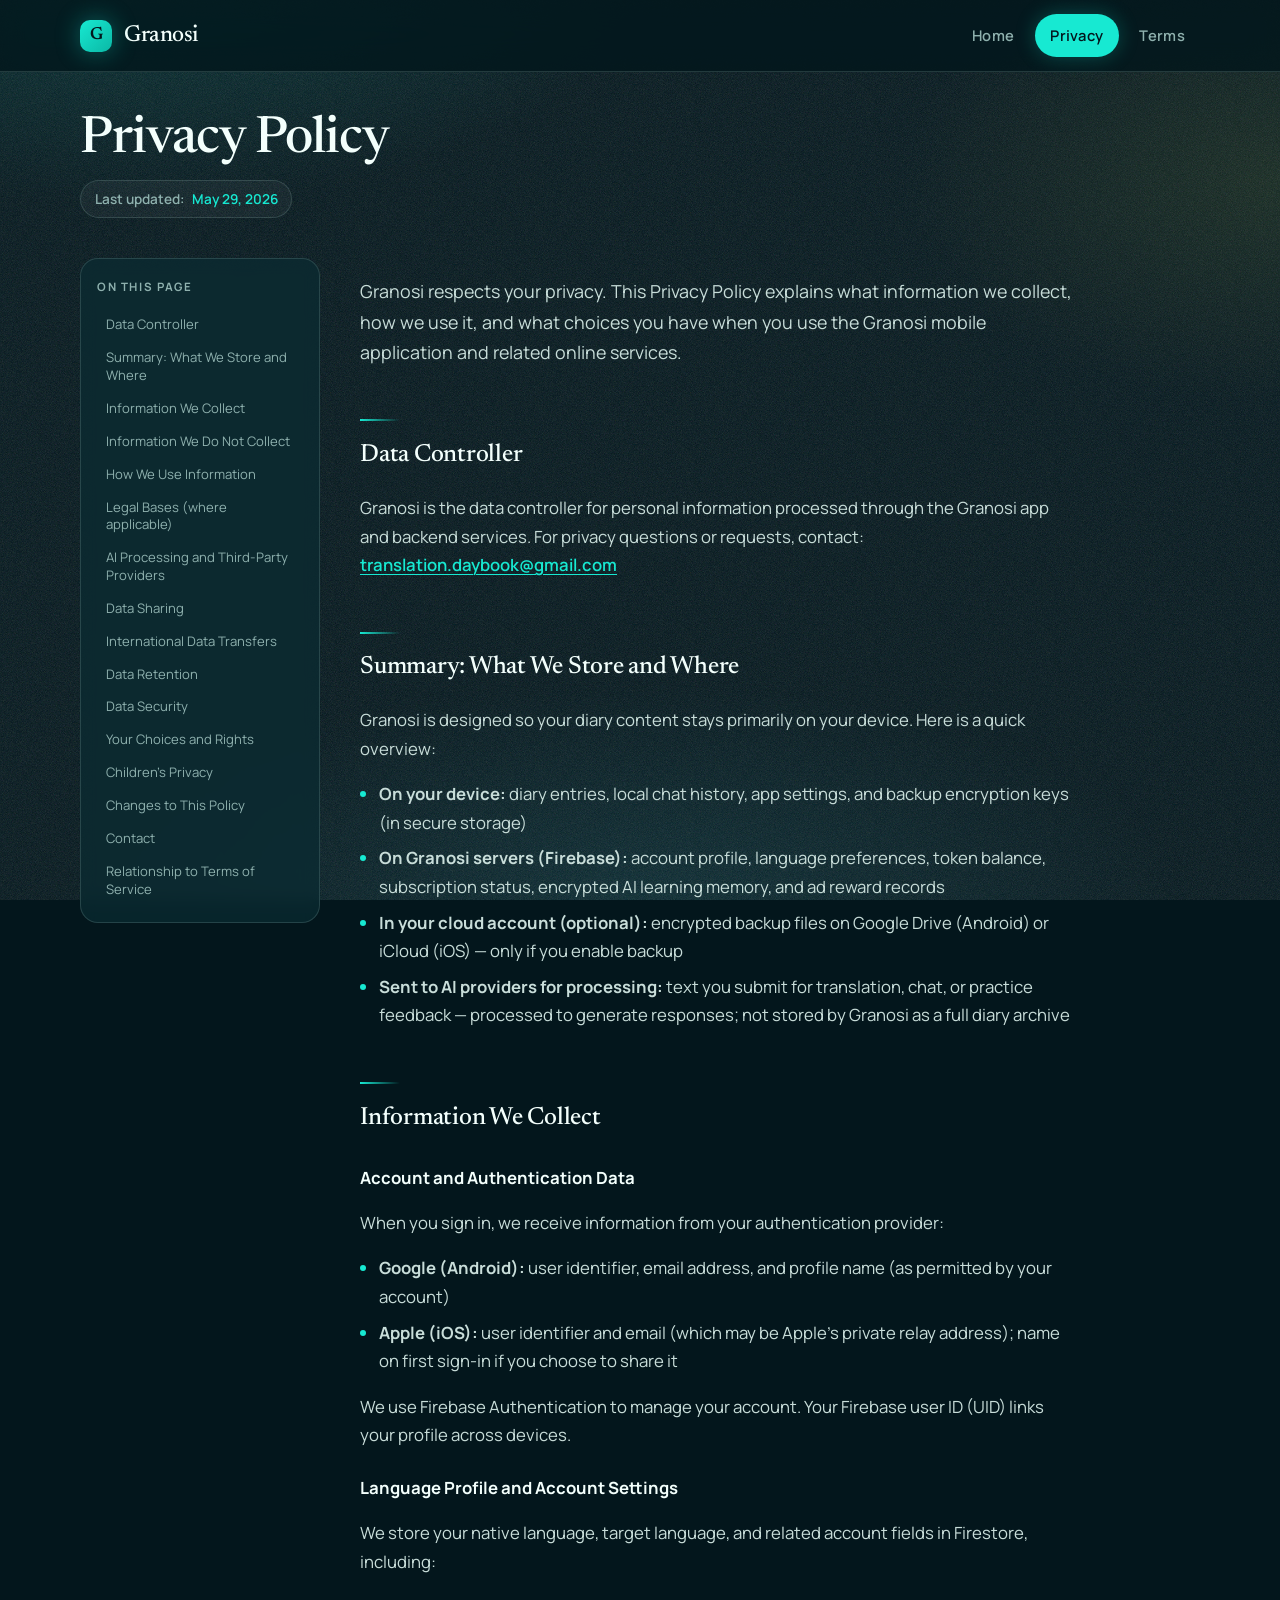
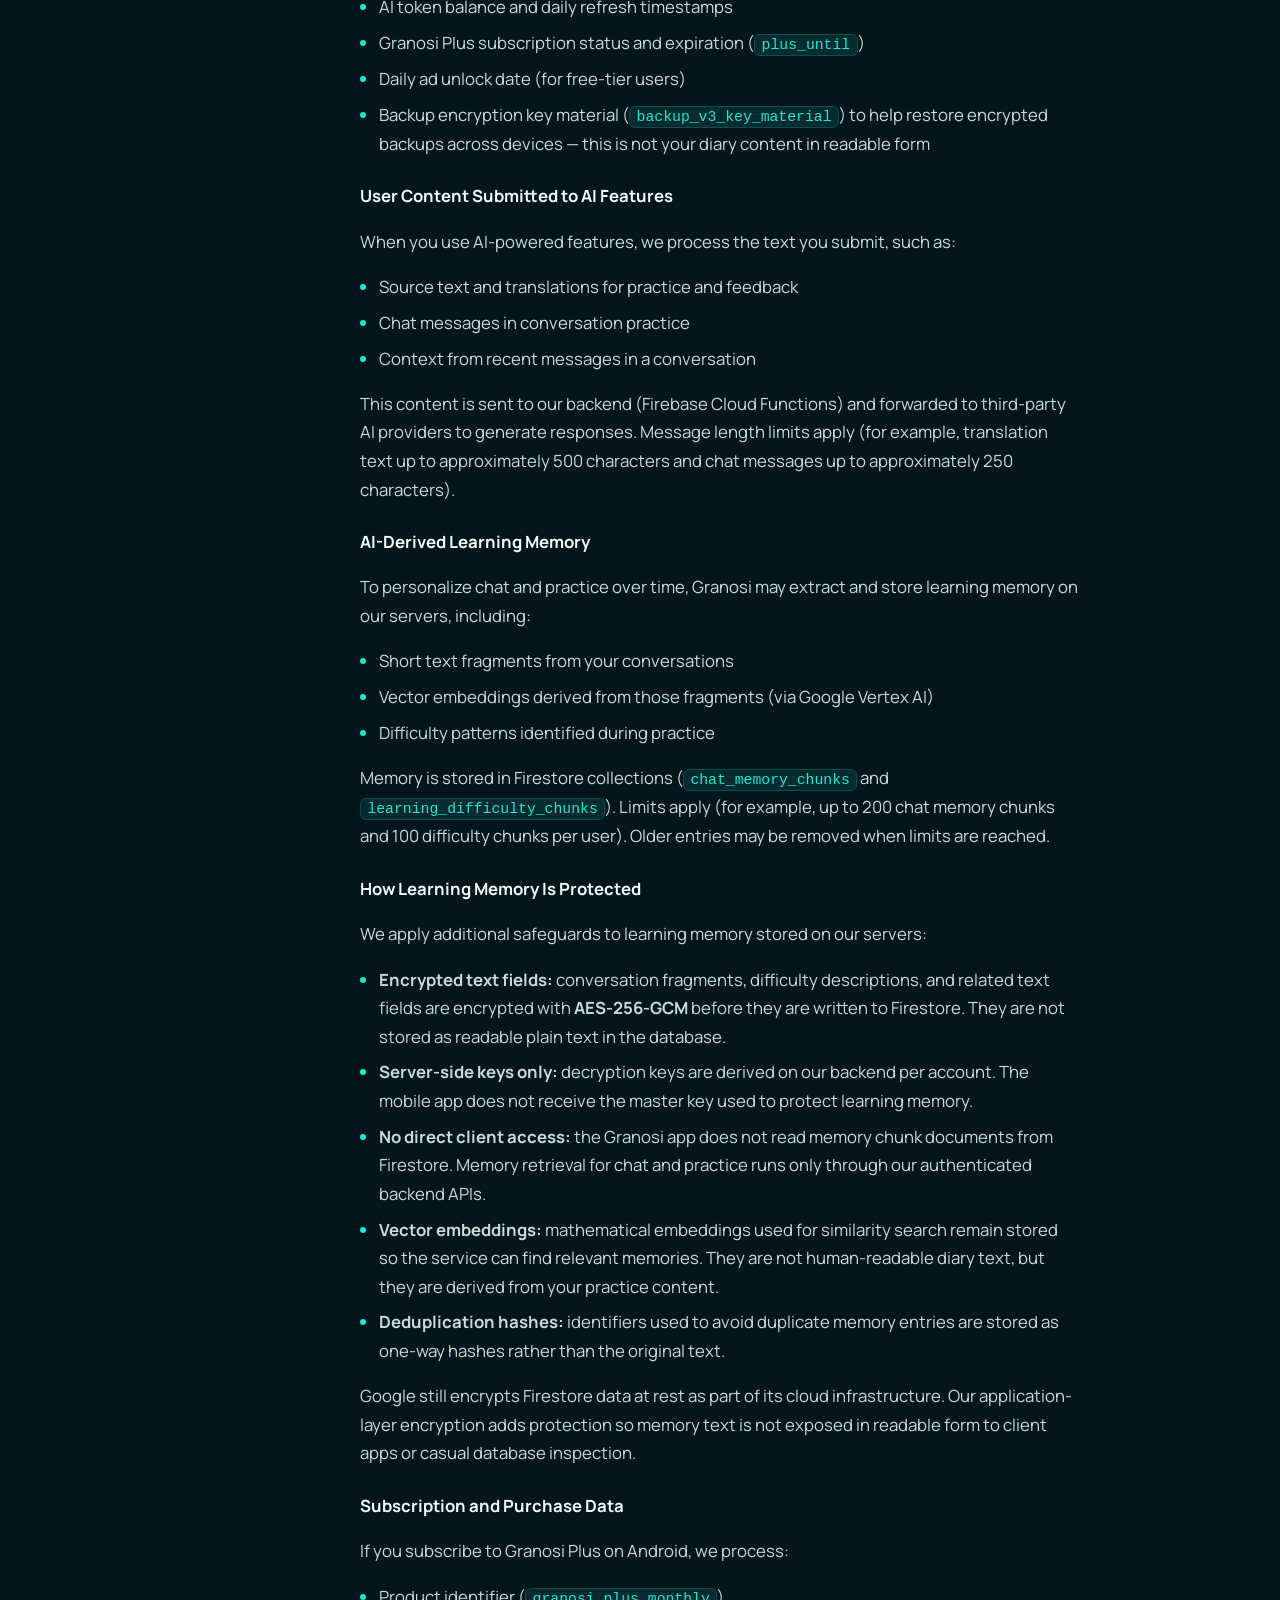
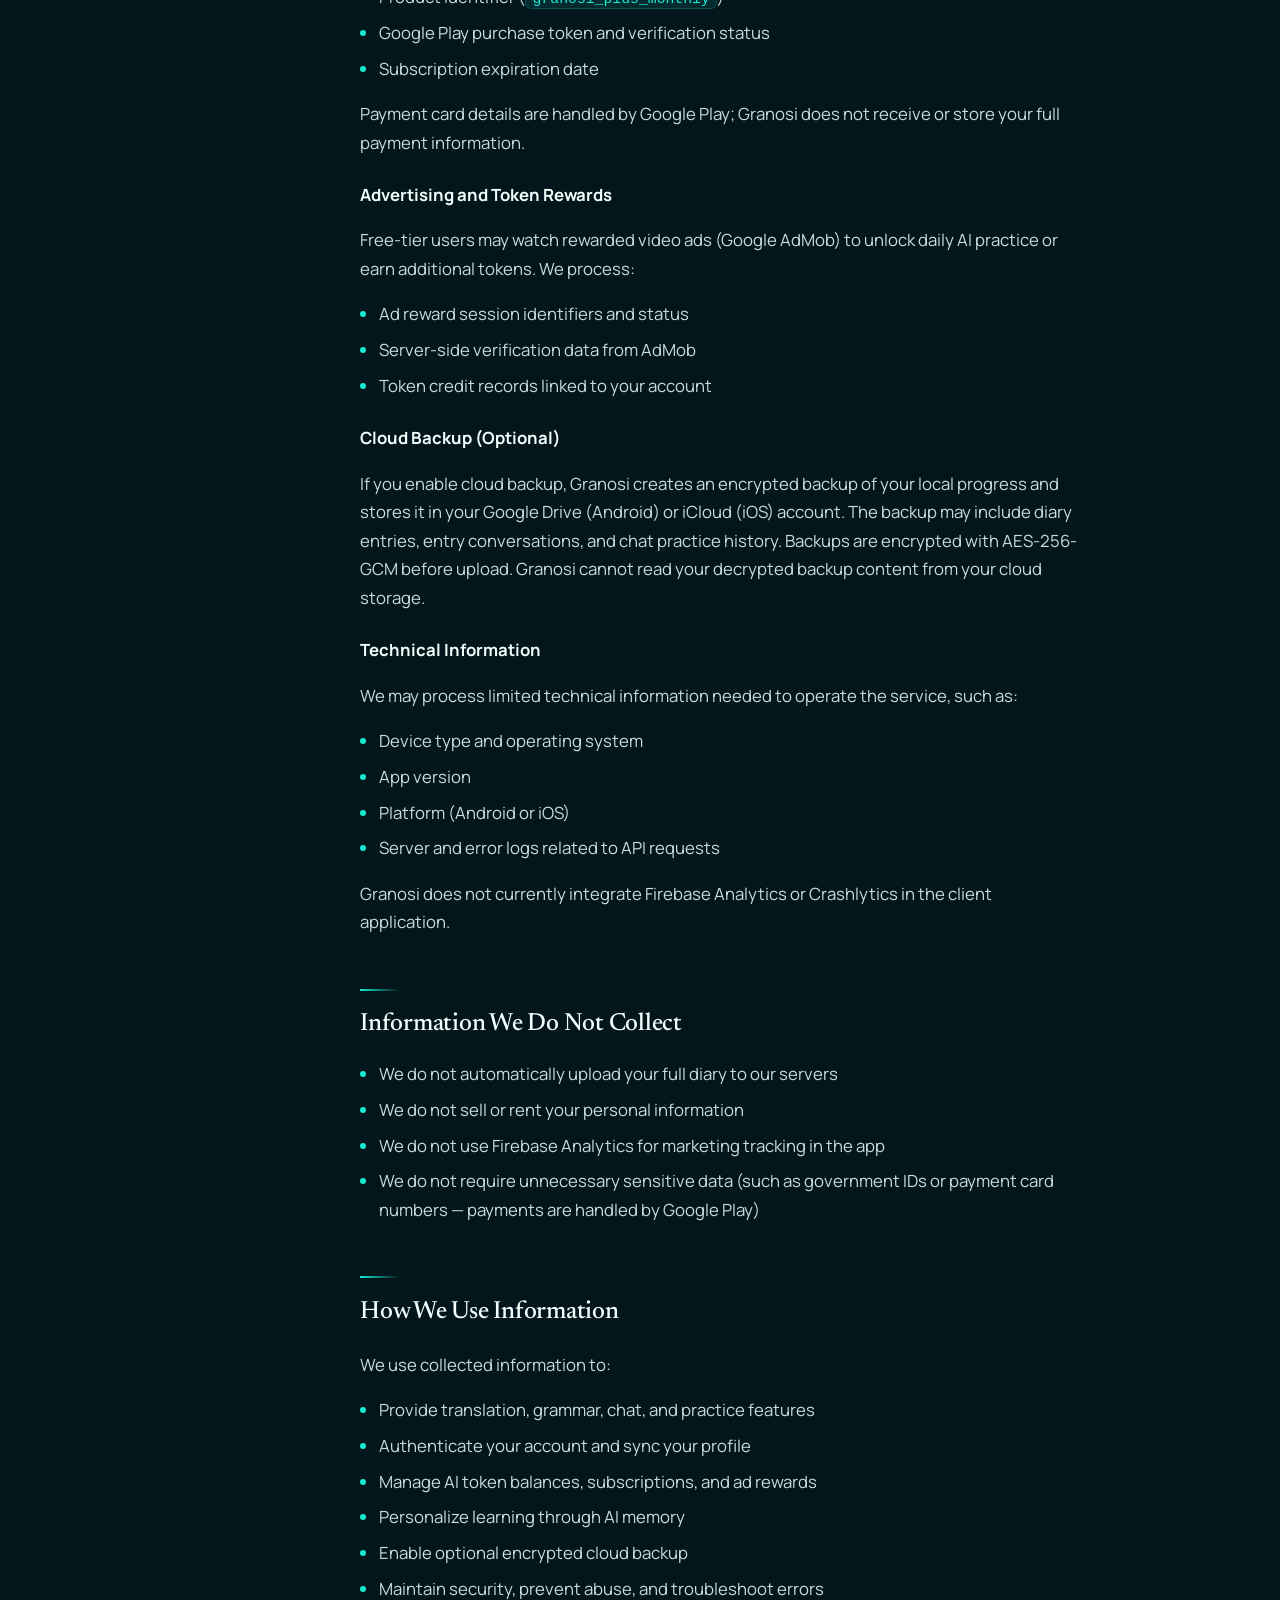
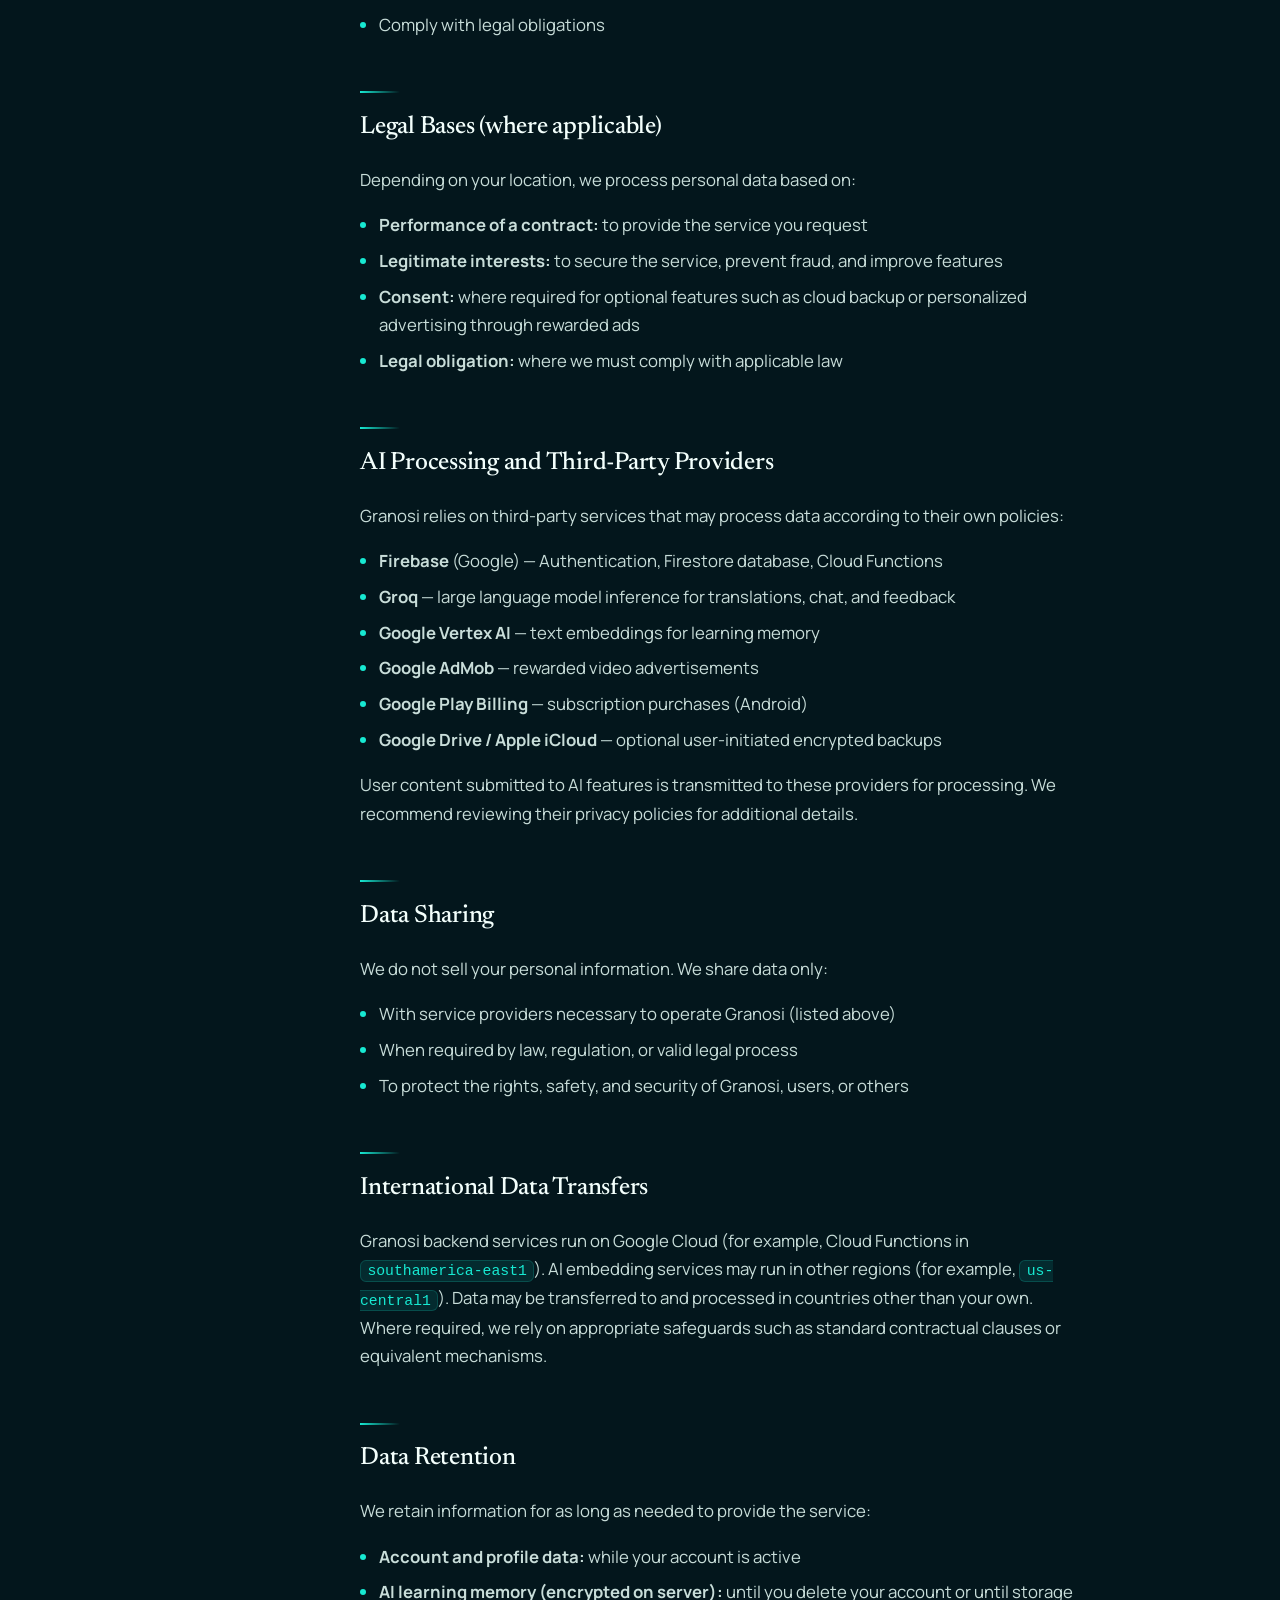
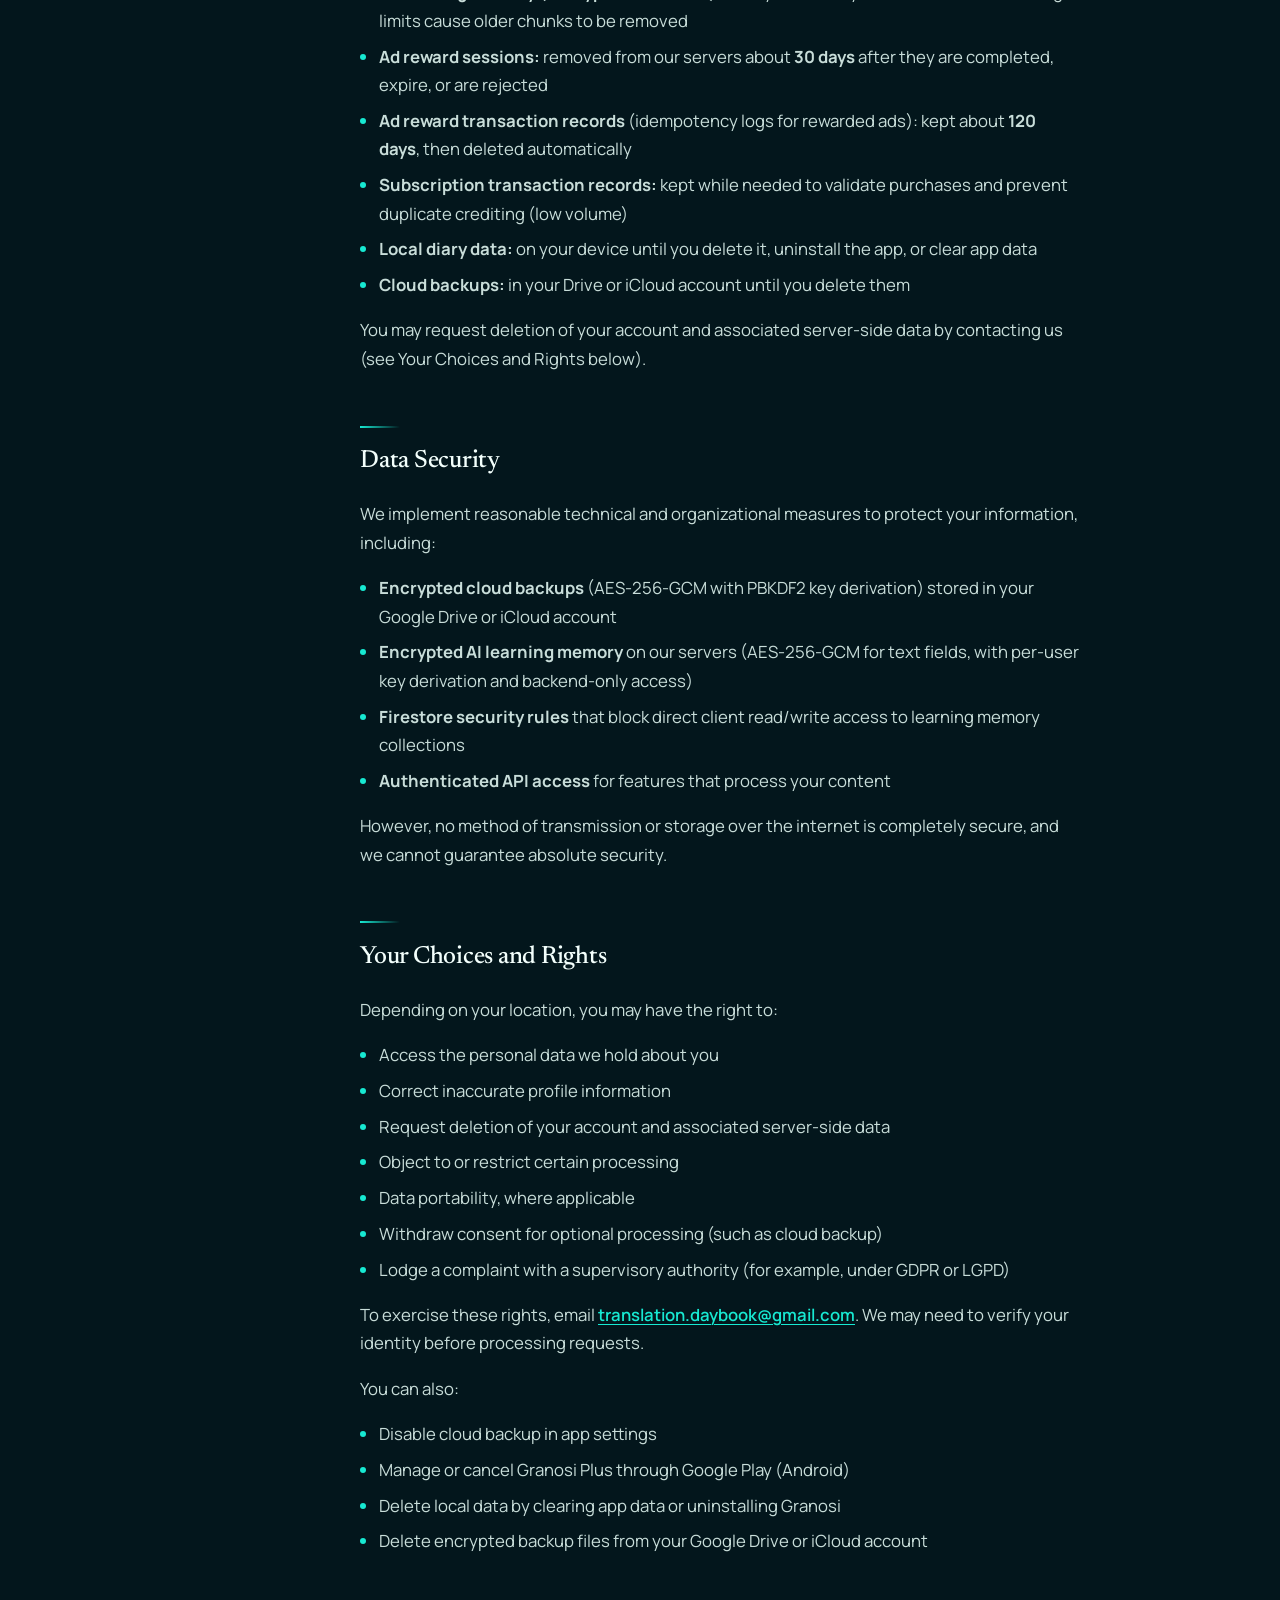
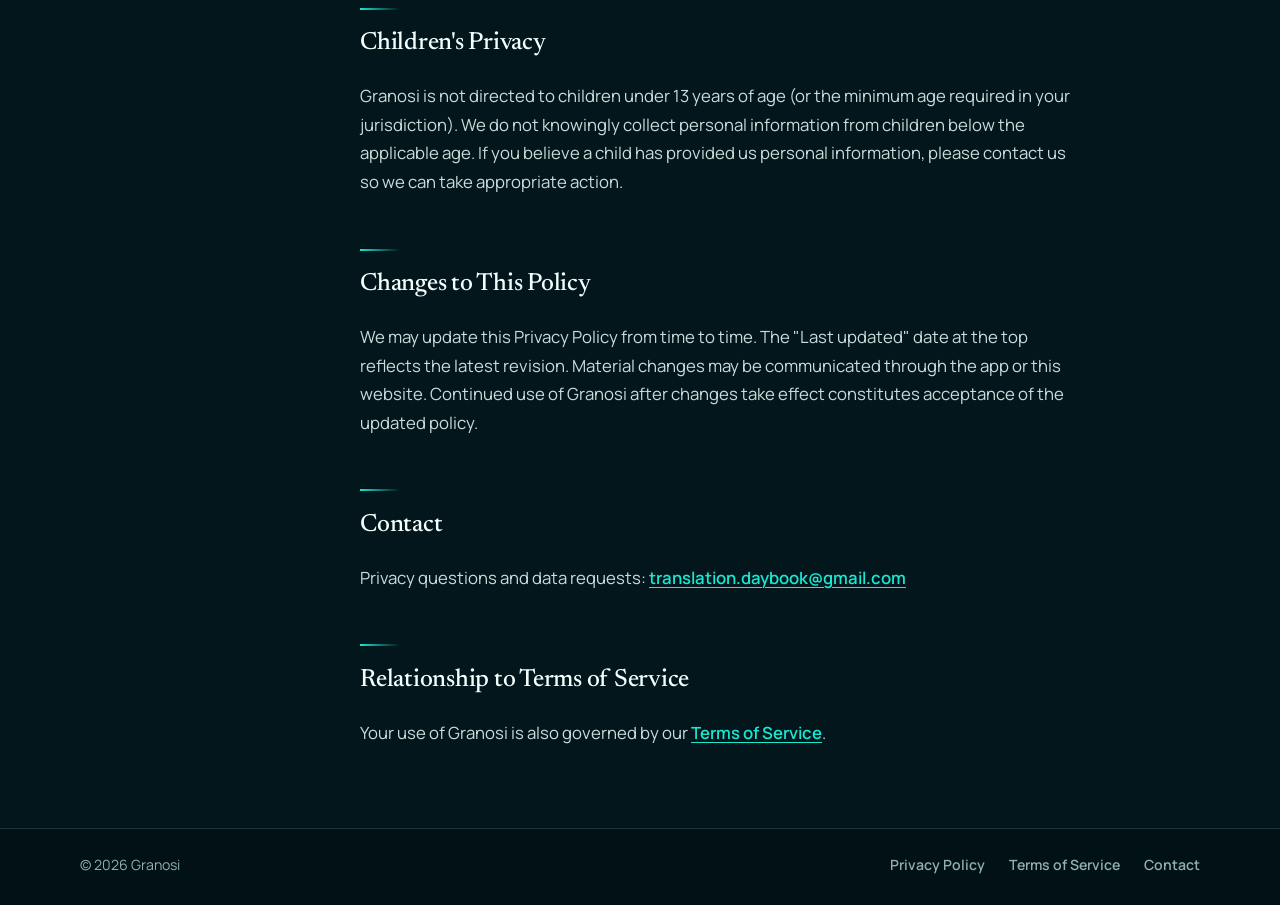
==== commit 7b373251: "docs: update privacy policy with enhanced security measures and content revisions Updated the last m" ====
--- a/privacy.html
+++ b/privacy.html
@@ -29,7 +29,7 @@
 <section class="doc-hero">
 <div class="container">
 <h1>Privacy Policy</h1>
-<p class="doc-meta">Last updated: <time datetime="2026-05-23">May 23, 2026</time></p>
+<p class="doc-meta">Last updated: <time datetime="2026-05-29">May 29, 2026</time></p>
 </div>
 </section>
 
@@ -64,7 +64,7 @@
 
 <ul>
 <li><strong>On your device:</strong> diary entries, local chat history, app settings, and backup encryption keys (in secure storage)</li>
-<li><strong>On Granosi servers (Firebase):</strong> account profile, language preferences, token balance, subscription status, AI learning memory, and ad reward records</li>
+<li><strong>On Granosi servers (Firebase):</strong> account profile, language preferences, token balance, subscription status, encrypted AI learning memory, and ad reward records</li>
 <li><strong>In your cloud account (optional):</strong> encrypted backup files on Google Drive (Android) or iCloud (iOS) — only if you enable backup</li>
 <li><strong>Sent to AI providers for processing:</strong> text you submit for translation, chat, or practice feedback — processed to generate responses; not stored by Granosi as a full diary archive</li>
 </ul>
@@ -138,6 +138,26 @@
 <code>learning_difficulty_chunks</code>). Limits apply (for example, up to 200 chat
 memory chunks and 100 difficulty chunks per user). Older entries may be removed
 when limits are reached.
+</p>
+
+<h3>How Learning Memory Is Protected</h3>
+
+<p>
+We apply additional safeguards to learning memory stored on our servers:
+</p>
+
+<ul>
+<li><strong>Encrypted text fields:</strong> conversation fragments, difficulty descriptions, and related text fields are encrypted with <strong>AES-256-GCM</strong> before they are written to Firestore. They are not stored as readable plain text in the database.</li>
+<li><strong>Server-side keys only:</strong> decryption keys are derived on our backend per account. The mobile app does not receive the master key used to protect learning memory.</li>
+<li><strong>No direct client access:</strong> the Granosi app does not read memory chunk documents from Firestore. Memory retrieval for chat and practice runs only through our authenticated backend APIs.</li>
+<li><strong>Vector embeddings:</strong> mathematical embeddings used for similarity search remain stored so the service can find relevant memories. They are not human-readable diary text, but they are derived from your practice content.</li>
+<li><strong>Deduplication hashes:</strong> identifiers used to avoid duplicate memory entries are stored as one-way hashes rather than the original text.</li>
+</ul>
+
+<p>
+Google still encrypts Firestore data at rest as part of its cloud infrastructure.
+Our application-layer encryption adds protection so memory text is not exposed in
+readable form to client apps or casual database inspection.
 </p>
 
 <h3>Subscription and Purchase Data</h3>
@@ -288,8 +308,10 @@
 
 <ul>
 <li><strong>Account and profile data:</strong> while your account is active</li>
-<li><strong>AI learning memory:</strong> until you delete your account or until storage limits cause older chunks to be removed</li>
-<li><strong>Subscription and ad transaction records:</strong> for operational, fraud prevention, and legal purposes</li>
+<li><strong>AI learning memory (encrypted on server):</strong> until you delete your account or until storage limits cause older chunks to be removed</li>
+<li><strong>Ad reward sessions:</strong> removed from our servers about <strong>30 days</strong> after they are completed, expire, or are rejected</li>
+<li><strong>Ad reward transaction records</strong> (idempotency logs for rewarded ads): kept about <strong>120 days</strong>, then deleted automatically</li>
+<li><strong>Subscription transaction records:</strong> kept while needed to validate purchases and prevent duplicate crediting (low volume)</li>
 <li><strong>Local diary data:</strong> on your device until you delete it, uninstall the app, or clear app data</li>
 <li><strong>Cloud backups:</strong> in your Drive or iCloud account until you delete them</li>
 </ul>
@@ -303,10 +325,19 @@
 
 <p>
 We implement reasonable technical and organizational measures to protect your
-information, including encrypted cloud backups (AES-256-GCM with PBKDF2 key
-derivation) and authenticated API access. However, no method of transmission or
-storage over the internet is completely secure, and we cannot guarantee absolute
-security.
+information, including:
+</p>
+
+<ul>
+<li><strong>Encrypted cloud backups</strong> (AES-256-GCM with PBKDF2 key derivation) stored in your Google Drive or iCloud account</li>
+<li><strong>Encrypted AI learning memory</strong> on our servers (AES-256-GCM for text fields, with per-user key derivation and backend-only access)</li>
+<li><strong>Firestore security rules</strong> that block direct client read/write access to learning memory collections</li>
+<li><strong>Authenticated API access</strong> for features that process your content</li>
+</ul>
+
+<p>
+However, no method of transmission or storage over the internet is completely
+secure, and we cannot guarantee absolute security.
 </p>
 
 <h2>Your Choices and Rights</h2>
